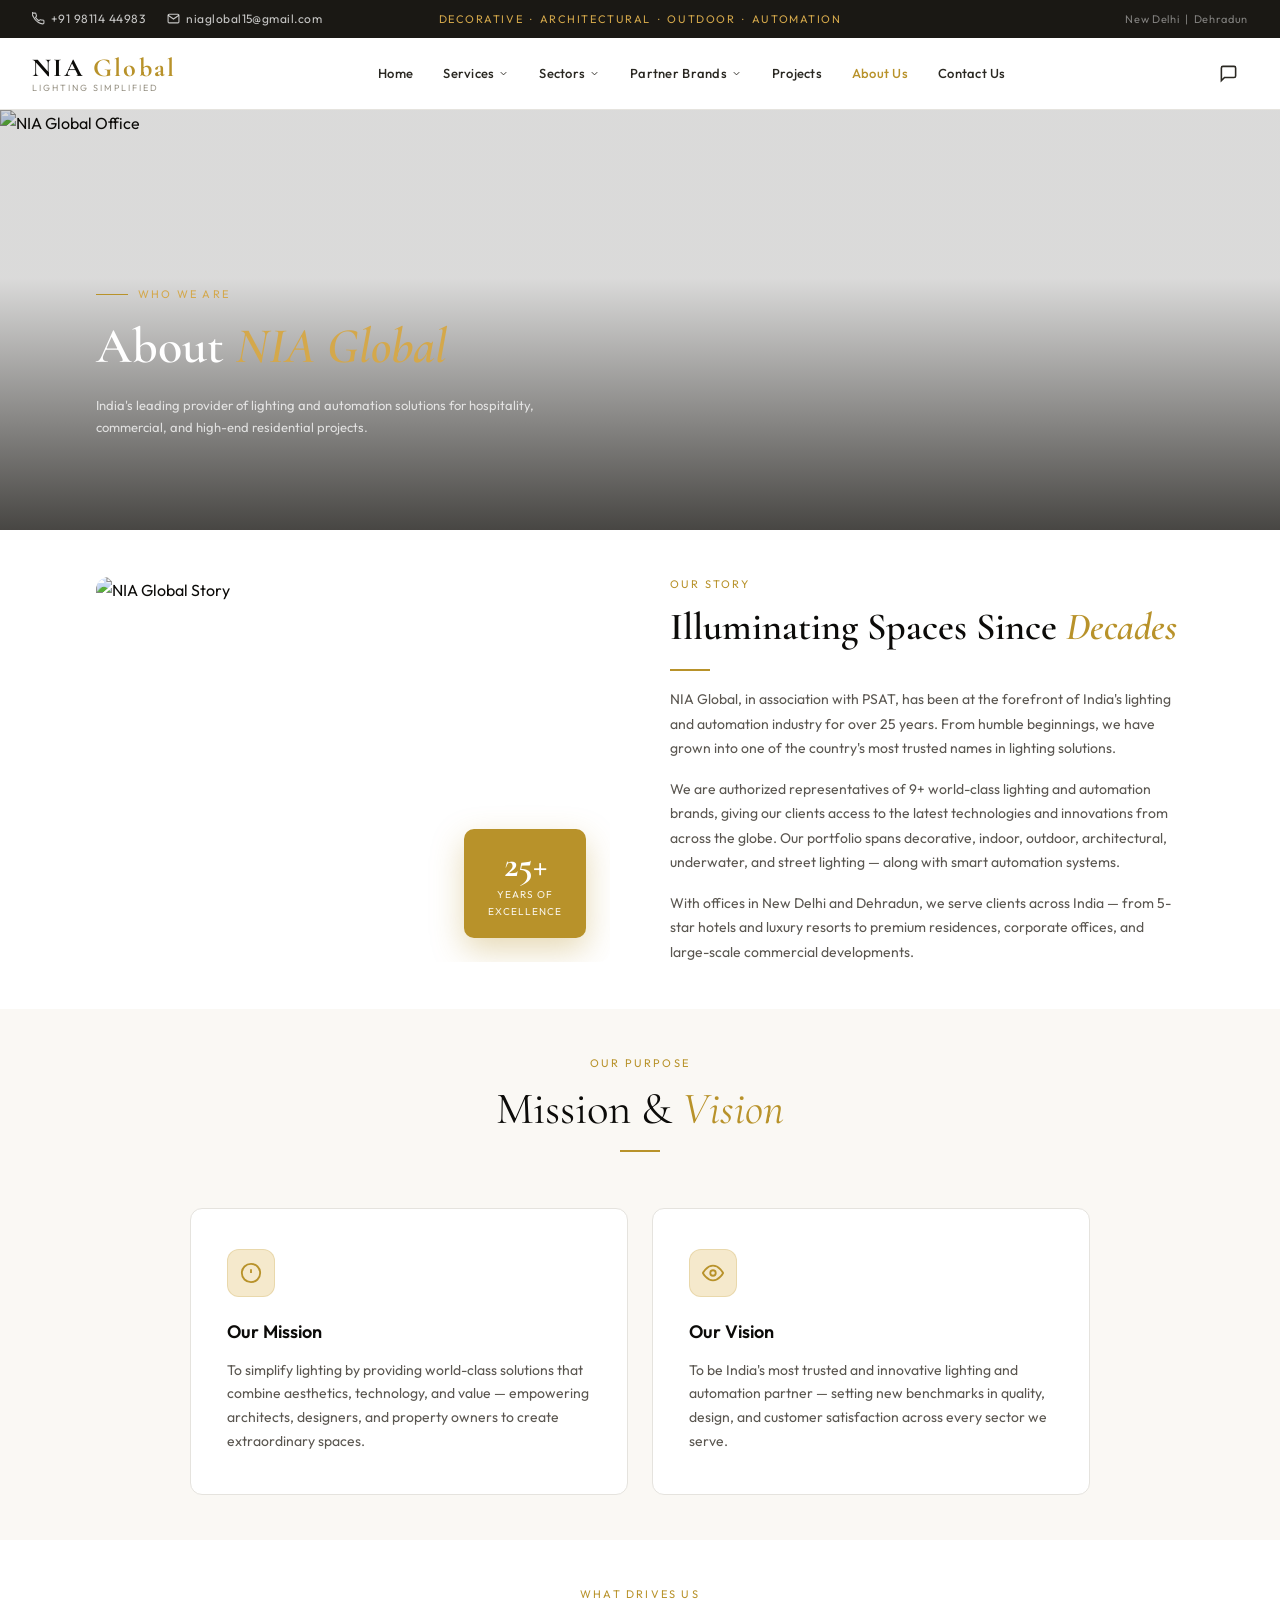
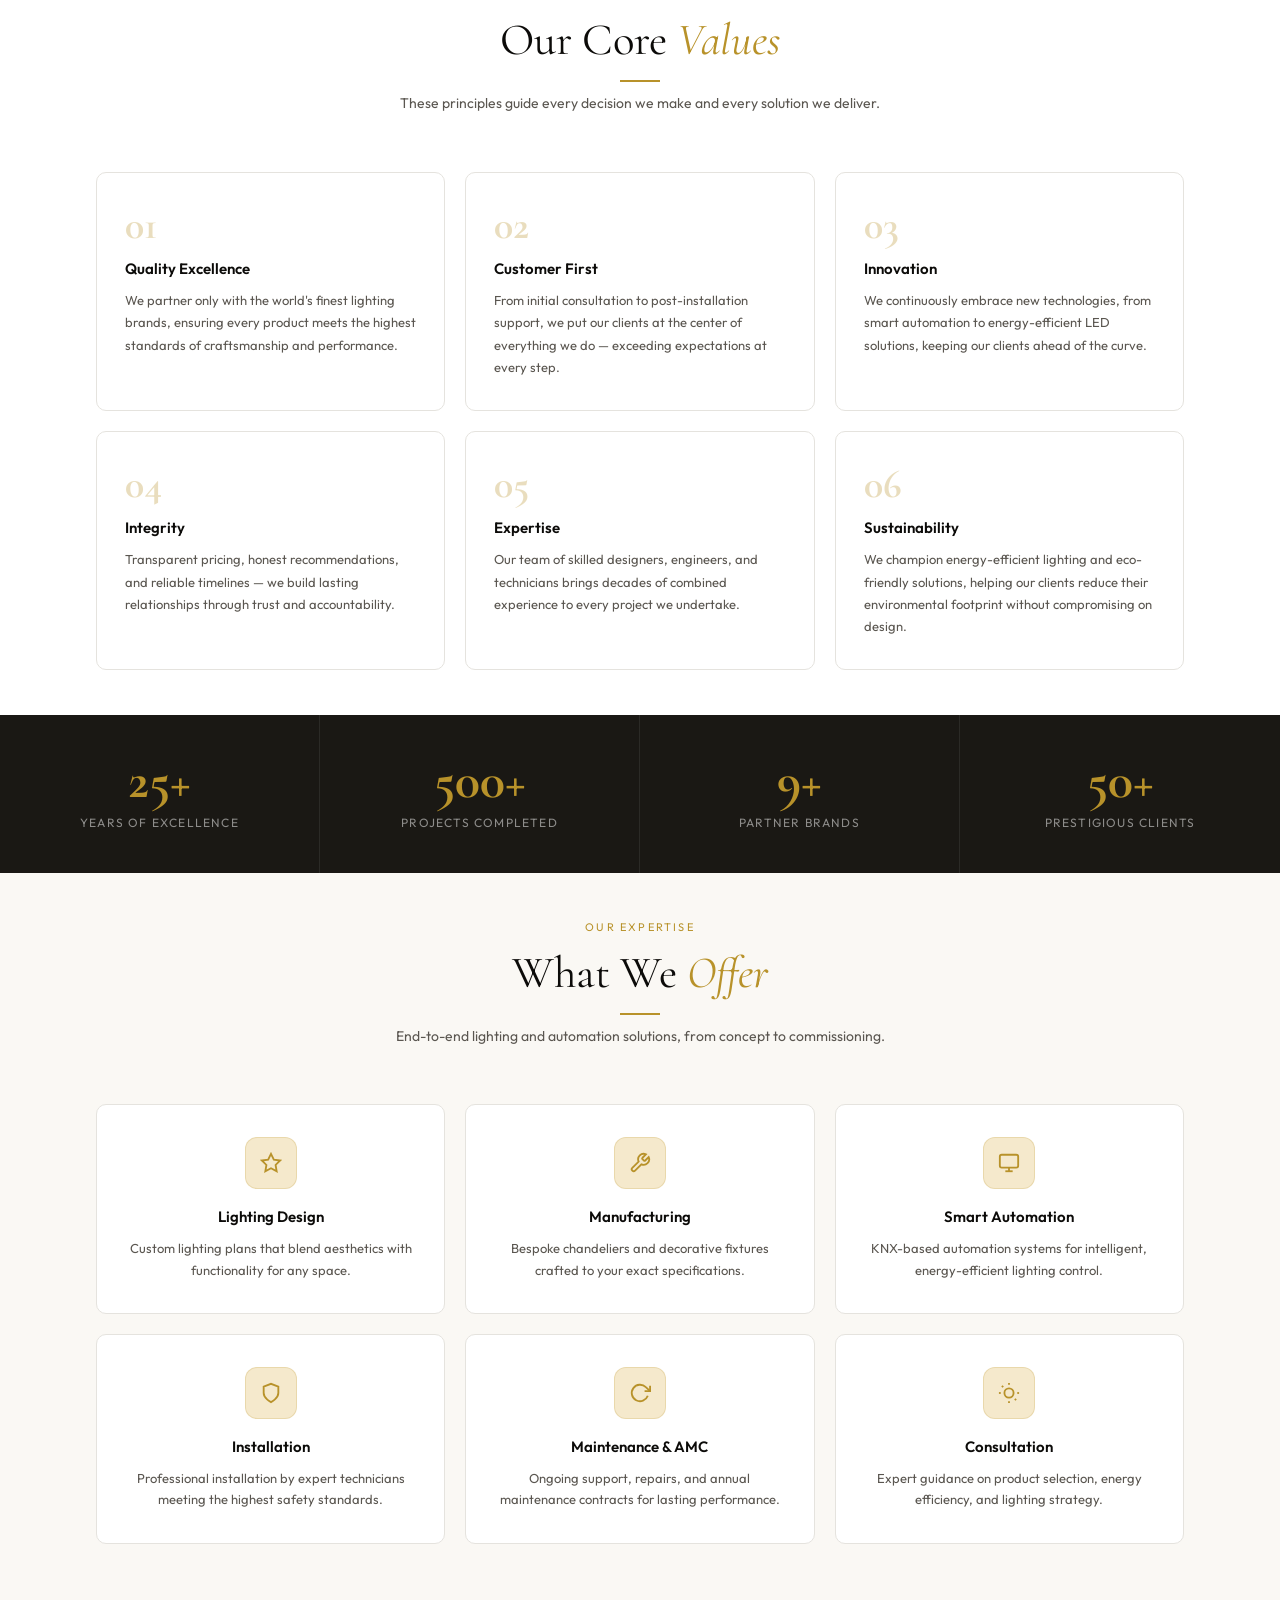
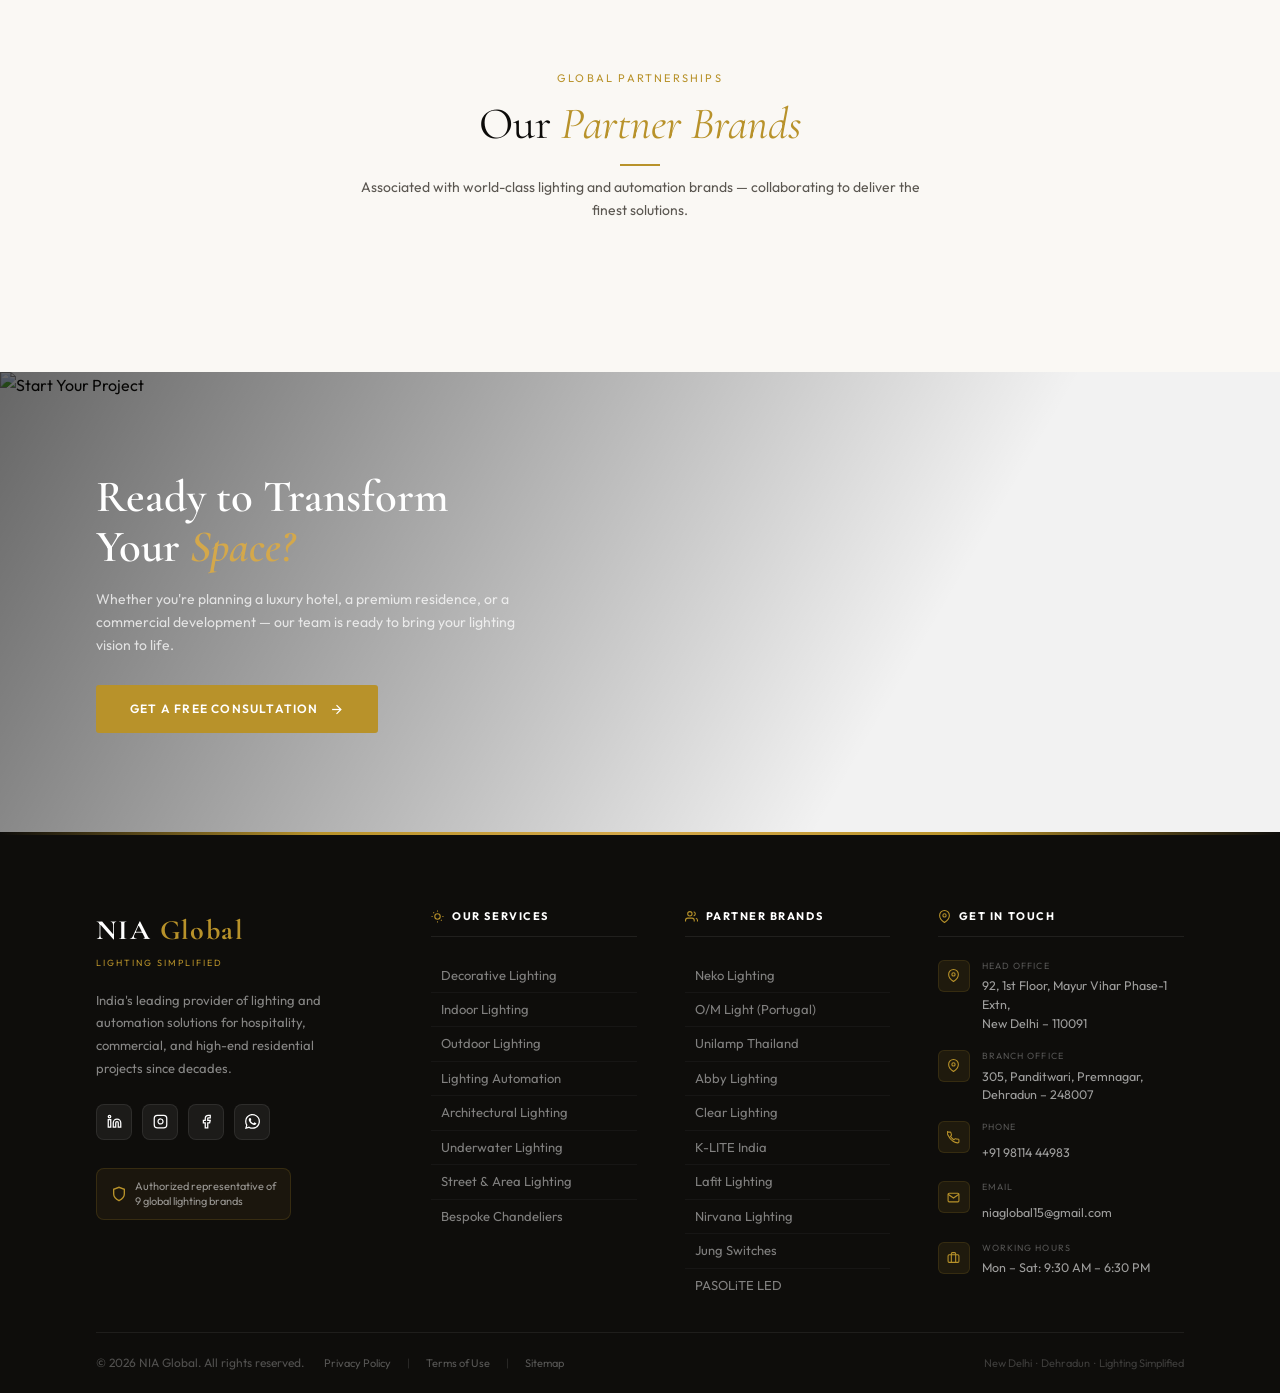
==== about.html @ f58fa3d7 "add about and contact pages with matching design" ====
<!DOCTYPE html>
<html lang="en">

<head>
  <meta charset="UTF-8" />
  <meta name="viewport" content="width=device-width, initial-scale=1.0" />
  <title>About Us – NIA Global | Lighting Simplified</title>
  <link rel="stylesheet" href="https://cdnjs.cloudflare.com/ajax/libs/Swiper/11.0.5/swiper-bundle.min.css" />
  <link rel="stylesheet" href="https://cdnjs.cloudflare.com/ajax/libs/aos/2.3.4/aos.css" />
  <link
    href="https://fonts.googleapis.com/css2?family=Cormorant+Garamond:ital,wght@0,400;0,600;0,700;1,400;1,600&family=Outfit:wght@300;400;500;600&display=swap"
    rel="stylesheet" />
  <link rel="stylesheet" href="assets/style.css">
</head>

<body>
  <!-- TOP BAR -->
  <div class="topbar">
    <div class="topbar-left">
      <a href="tel:+919811444983">
        <svg viewBox="0 0 24 24" fill="none" stroke="currentColor" stroke-width="2">
          <path
            d="M22 16.92v3a2 2 0 01-2.18 2 19.79 19.79 0 01-8.63-3.07A19.5 19.5 0 013.07 9.81a19.79 19.79 0 01-3.07-8.67A2 2 0 012.18 2h3.14A2 2 0 017.4 3.64c.127.96.361 1.903.7 2.81a2 2 0 01-.45 2.11L6.38 9.83a16 16 0 006.29 6.29l1.27-1.27a2 2 0 012.11-.45c.907.339 1.85.573 2.81.7A2 2 0 0122 16.92z" />
        </svg>
        +91 98114 44983
      </a>
      <a href="mailto:niaglobal15@gmail.com">
        <svg viewBox="0 0 24 24" fill="none" stroke="currentColor" stroke-width="2">
          <path d="M4 4h16c1.1 0 2 .9 2 2v12c0 1.1-.9 2-2 2H4c-1.1 0-2-.9-2-2V6c0-1.1.9-2 2-2z" />
          <polyline points="22,6 12,13 2,6" />
        </svg>
        <span>niaglobal15@gmail.com</span>
      </a>
    </div>
    <div class="topbar-center">Decorative &nbsp;·&nbsp; Architectural &nbsp;·&nbsp; Outdoor &nbsp;·&nbsp; Automation</div>
    <div class="topbar-right">New Delhi &nbsp;|&nbsp; Dehradun</div>
  </div>

  <!-- NAVBAR -->
  <nav class="navbar" id="navbar">
    <a href="index.html" class="nav-logo">
      <div class="nav-logo-name">NIA <span>Global</span></div>
      <div class="nav-logo-tag">Lighting Simplified</div>
    </a>

    <ul class="nav-menu">
      <li class="nav-item"><a href="index.html" class="nav-link">Home</a></li>

      <li class="nav-item">
        <span class="nav-link">Services <svg viewBox="0 0 24 24" fill="none" stroke="currentColor" stroke-width="2">
            <polyline points="6 9 12 15 18 9" />
          </svg></span>
        <ul class="dropdown">
          <li><a href="index.html#services">Designing</a></li>
          <li><a href="index.html#services">Manufacturing</a></li>
          <li><a href="index.html#services">Installation</a></li>
          <li><a href="index.html#services">Automation Integration</a></li>
          <li><a href="index.html#services">Repair & Replacement Services</a></li>
          <li><a href="index.html#services">Annual Maintenance Contracts (AMC)</a></li>
        </ul>
      </li>

      <li class="nav-item">
        <span class="nav-link">Sectors <svg viewBox="0 0 24 24" fill="none" stroke="currentColor" stroke-width="2">
            <polyline points="6 9 12 15 18 9" />
          </svg></span>
        <ul class="dropdown">
          <li><a href="index.html#sectors">Bespoke Chandeliers</a></li>
          <li><a href="index.html#sectors">Wall Lights</a></li>
          <li><a href="index.html#sectors">Floor Lamps</a></li>
          <li><a href="index.html#sectors">Table Lamps</a></li>
          <li><a href="index.html#sectors">Decorative Accessories</a></li>
          <li><a href="index.html#sectors">Tableware</a></li>
          <li><a href="index.html#sectors">Wall Décor</a></li>
          <li><a href="index.html#sectors">Hanging Décor</a></li>
          <li><a href="index.html#sectors">Glass Vases</a></li>
        </ul>
      </li>

      <li class="nav-item">
        <span class="nav-link">Partner Brands <svg viewBox="0 0 24 24" fill="none" stroke="currentColor"
            stroke-width="2">
            <polyline points="6 9 12 15 18 9" />
          </svg></span>
        <div class="mega-drop">
          <div class="mega-col">
            <h5>Indoor</h5>
            <ul>
              <li><a href="index.html#partners">Neko Lighting</a></li>
              <li><a href="index.html#partners">O/M Light</a></li>
              <li><a href="index.html#partners">Nirvana Lighting</a></li>
              <li><a href="index.html#partners">Lafit Lighting</a></li>
            </ul>
          </div>
          <div class="mega-col">
            <h5>Outdoor</h5>
            <ul>
              <li><a href="index.html#partners">Unilamp Thailand</a></li>
              <li><a href="index.html#partners">K-LITE India</a></li>
              <li><a href="index.html#partners">Clear Lighting</a></li>
              <li><a href="index.html#partners">Abby Lighting</a></li>
            </ul>
          </div>
          <div class="mega-col">
            <h5>Automation</h5>
            <ul>
              <li><a href="index.html#partners">Jung Switches</a></li>
            </ul>
          </div>
        </div>
      </li>

      <li class="nav-item"><a href="index.html#projects" class="nav-link">Projects</a></li>
      <li class="nav-item"><a href="about.html" class="nav-link active">About Us</a></li>
      <li class="nav-item"><a href="contact.html" class="nav-link">Contact Us</a></li>
    </ul>

    <div style="display:flex;align-items:center;gap:4px">
      <div class="nav-icons">
        <button class="nav-icon-btn" onclick="document.location='contact.html'">
          <svg viewBox="0 0 24 24" fill="none" stroke="currentColor" stroke-width="2">
            <path d="M21 15a2 2 0 01-2 2H7l-4 4V5a2 2 0 012-2h14a2 2 0 012 2z" />
          </svg>
        </button>
      </div>
      <button class="hamburger nav-icon-btn" id="hambBtn" aria-label="Menu">
        <svg viewBox="0 0 24 24" fill="none" stroke="currentColor" stroke-width="2">
          <line x1="3" y1="6" x2="21" y2="6" />
          <line x1="3" y1="12" x2="21" y2="12" />
          <line x1="3" y1="18" x2="21" y2="18" />
        </svg>
      </button>
    </div>
  </nav>

  <!-- MOBILE MENU -->
  <div class="mob-menu" id="mobMenu">
    <div class="mob-overlay" id="mobOverlay"></div>
    <div class="mob-panel">
      <div class="mob-head">
        <div class="mob-logo">NIA <span>Global</span></div>
        <button class="mob-close" id="mobClose"><svg viewBox="0 0 24 24" fill="none" stroke="currentColor"
            stroke-width="2">
            <line x1="18" y1="6" x2="6" y2="18" />
            <line x1="6" y1="6" x2="18" y2="18" />
          </svg></button>
      </div>
      <nav class="mob-nav">
        <a href="index.html">Home</a>
        <a href="index.html#services">Decorative Lighting</a>
        <a href="index.html#services">Indoor Lighting</a>
        <a href="index.html#services">Outdoor Lighting</a>
        <a href="index.html#services">Lighting Automation</a>
        <a href="index.html#services">Architectural Lighting</a>
        <a href="index.html#services">Underwater Lighting</a>
        <a href="index.html#sectors">Hospitality</a>
        <a href="index.html#sectors">Commercial</a>
        <a href="index.html#sectors">Residential</a>
        <a href="index.html#partners">Partner Brands</a>
        <a href="index.html#projects">Projects</a>
        <a href="about.html">About Us</a>
        <a href="contact.html">Contact Us</a>
      </nav>
    </div>
  </div>

  <!-- PAGE HERO -->
  <section class="page-hero">
    <img src="https://images.unsplash.com/photo-1497366216548-37526070297c?w=1920&q=80" alt="NIA Global Office" />
    <div class="page-hero-overlay"></div>
    <div class="page-hero-content">
      <div class="hero-eyebrow">Who We Are</div>
      <h1 class="hero-title">About <em>NIA Global</em></h1>
      <p class="hero-desc">India's leading provider of lighting and automation solutions for hospitality, commercial,
        and high-end residential projects.</p>
    </div>
  </section>

  <!-- OUR STORY -->
  <section class="section">
    <div class="about-story-grid">
      <div class="about-story-img" data-aos="fade-right">
        <img src="https://images.unsplash.com/photo-1565538810643-b5bdb714032a?w=900&q=80" alt="NIA Global Story" />
        <div class="about-story-badge">
          <div class="about-story-badge-num">25+</div>
          <div class="about-story-badge-text">Years of<br />Excellence</div>
        </div>
      </div>
      <div class="about-story-text" data-aos="fade-left">
        <div class="eyebrow">Our Story</div>
        <h2>Illuminating Spaces Since <em>Decades</em></h2>
        <div class="divider" style="margin:14px 0 0"></div>
        <p>
          NIA Global, in association with PSAT, has been at the forefront of India's lighting and automation industry
          for over 25 years. From humble beginnings, we have grown into one of the country's most trusted names in
          lighting solutions.
        </p>
        <p>
          We are authorized representatives of 9+ world-class lighting and automation brands, giving our clients access
          to the latest technologies and innovations from across the globe. Our portfolio spans decorative, indoor,
          outdoor, architectural, underwater, and street lighting — along with smart automation systems.
        </p>
        <p>
          With offices in New Delhi and Dehradun, we serve clients across India — from 5-star hotels and luxury resorts
          to premium residences, corporate offices, and large-scale commercial developments.
        </p>
      </div>
    </div>
  </section>

  <!-- MISSION & VISION -->
  <section class="section section-bg">
    <div class="section-header" data-aos="fade-up">
      <div class="eyebrow">Our Purpose</div>
      <h2>Mission & <em>Vision</em></h2>
      <div class="divider"></div>
    </div>
    <div class="mv-grid">
      <div class="mv-card" data-aos="fade-up" data-aos-delay="0">
        <div class="mv-icon">
          <svg viewBox="0 0 24 24" fill="none" stroke="currentColor" stroke-width="2">
            <circle cx="12" cy="12" r="10" />
            <line x1="12" y1="8" x2="12" y2="12" />
            <line x1="12" y1="16" x2="12.01" y2="16" />
          </svg>
        </div>
        <h4>Our Mission</h4>
        <p>To simplify lighting by providing world-class solutions that combine aesthetics, technology, and value —
          empowering architects, designers, and property owners to create extraordinary spaces.</p>
      </div>
      <div class="mv-card" data-aos="fade-up" data-aos-delay="100">
        <div class="mv-icon">
          <svg viewBox="0 0 24 24" fill="none" stroke="currentColor" stroke-width="2">
            <path d="M1 12s4-8 11-8 11 8 11 8-4 8-11 8-11-8-11-8z" />
            <circle cx="12" cy="12" r="3" />
          </svg>
        </div>
        <h4>Our Vision</h4>
        <p>To be India's most trusted and innovative lighting and automation partner — setting new benchmarks in
          quality, design, and customer satisfaction across every sector we serve.</p>
      </div>
    </div>
  </section>

  <!-- CORE VALUES -->
  <section class="section">
    <div class="section-header" data-aos="fade-up">
      <div class="eyebrow">What Drives Us</div>
      <h2>Our Core <em>Values</em></h2>
      <div class="divider"></div>
      <p>These principles guide every decision we make and every solution we deliver.</p>
    </div>
    <div class="values-grid">
      <div class="value-card" data-aos="fade-up" data-aos-delay="0">
        <div class="value-num">01</div>
        <h4>Quality Excellence</h4>
        <p>We partner only with the world's finest lighting brands, ensuring every product meets the highest standards
          of craftsmanship and performance.</p>
      </div>
      <div class="value-card" data-aos="fade-up" data-aos-delay="60">
        <div class="value-num">02</div>
        <h4>Customer First</h4>
        <p>From initial consultation to post-installation support, we put our clients at the center of everything we do
          — exceeding expectations at every step.</p>
      </div>
      <div class="value-card" data-aos="fade-up" data-aos-delay="120">
        <div class="value-num">03</div>
        <h4>Innovation</h4>
        <p>We continuously embrace new technologies, from smart automation to energy-efficient LED solutions, keeping
          our clients ahead of the curve.</p>
      </div>
      <div class="value-card" data-aos="fade-up" data-aos-delay="180">
        <div class="value-num">04</div>
        <h4>Integrity</h4>
        <p>Transparent pricing, honest recommendations, and reliable timelines — we build lasting relationships through
          trust and accountability.</p>
      </div>
      <div class="value-card" data-aos="fade-up" data-aos-delay="0">
        <div class="value-num">05</div>
        <h4>Expertise</h4>
        <p>Our team of skilled designers, engineers, and technicians brings decades of combined experience to every
          project we undertake.</p>
      </div>
      <div class="value-card" data-aos="fade-up" data-aos-delay="60">
        <div class="value-num">06</div>
        <h4>Sustainability</h4>
        <p>We champion energy-efficient lighting and eco-friendly solutions, helping our clients reduce their
          environmental footprint without compromising on design.</p>
      </div>
    </div>
  </section>

  <!-- STATS -->
  <section class="section-dark">
    <div class="stats-bar">
      <div class="stat-item" data-aos="fade-up" data-aos-delay="0">
        <div class="stat-num">25+</div>
        <div class="stat-label">Years of Excellence</div>
      </div>
      <div class="stat-item" data-aos="fade-up" data-aos-delay="60">
        <div class="stat-num">500+</div>
        <div class="stat-label">Projects Completed</div>
      </div>
      <div class="stat-item" data-aos="fade-up" data-aos-delay="120">
        <div class="stat-num">9+</div>
        <div class="stat-label">Partner Brands</div>
      </div>
      <div class="stat-item" data-aos="fade-up" data-aos-delay="180">
        <div class="stat-num">50+</div>
        <div class="stat-label">Prestigious Clients</div>
      </div>
    </div>
  </section>

  <!-- WHAT WE OFFER -->
  <section class="section section-bg">
    <div class="section-header" data-aos="fade-up">
      <div class="eyebrow">Our Expertise</div>
      <h2>What We <em>Offer</em></h2>
      <div class="divider"></div>
      <p>End-to-end lighting and automation solutions, from concept to commissioning.</p>
    </div>
    <div class="offer-grid">
      <div class="offer-card" data-aos="fade-up" data-aos-delay="0">
        <div class="offer-icon">
          <svg viewBox="0 0 24 24" fill="none" stroke="currentColor" stroke-width="2">
            <polygon points="12 2 15.09 8.26 22 9.27 17 14.14 18.18 21.02 12 17.77 5.82 21.02 7 14.14 2 9.27 8.91 8.26 12 2" />
          </svg>
        </div>
        <h4>Lighting Design</h4>
        <p>Custom lighting plans that blend aesthetics with functionality for any space.</p>
      </div>
      <div class="offer-card" data-aos="fade-up" data-aos-delay="60">
        <div class="offer-icon">
          <svg viewBox="0 0 24 24" fill="none" stroke="currentColor" stroke-width="2">
            <path d="M14.7 6.3a1 1 0 000 1.4l1.6 1.6a1 1 0 001.4 0l3.77-3.77a6 6 0 01-7.94 7.94l-6.91 6.91a2.12 2.12 0 01-3-3l6.91-6.91a6 6 0 017.94-7.94l-3.76 3.76z" />
          </svg>
        </div>
        <h4>Manufacturing</h4>
        <p>Bespoke chandeliers and decorative fixtures crafted to your exact specifications.</p>
      </div>
      <div class="offer-card" data-aos="fade-up" data-aos-delay="120">
        <div class="offer-icon">
          <svg viewBox="0 0 24 24" fill="none" stroke="currentColor" stroke-width="2">
            <rect x="2" y="3" width="20" height="14" rx="2" ry="2" />
            <line x1="8" y1="21" x2="16" y2="21" />
            <line x1="12" y1="17" x2="12" y2="21" />
          </svg>
        </div>
        <h4>Smart Automation</h4>
        <p>KNX-based automation systems for intelligent, energy-efficient lighting control.</p>
      </div>
      <div class="offer-card" data-aos="fade-up" data-aos-delay="180">
        <div class="offer-icon">
          <svg viewBox="0 0 24 24" fill="none" stroke="currentColor" stroke-width="2">
            <path d="M12 22s8-4 8-10V5l-8-3-8 3v7c0 6 8 10 8 10z" />
          </svg>
        </div>
        <h4>Installation</h4>
        <p>Professional installation by expert technicians meeting the highest safety standards.</p>
      </div>
      <div class="offer-card" data-aos="fade-up" data-aos-delay="0">
        <div class="offer-icon">
          <svg viewBox="0 0 24 24" fill="none" stroke="currentColor" stroke-width="2">
            <polyline points="23 4 23 10 17 10" />
            <path d="M20.49 15a9 9 0 11-2.12-9.36L23 10" />
          </svg>
        </div>
        <h4>Maintenance & AMC</h4>
        <p>Ongoing support, repairs, and annual maintenance contracts for lasting performance.</p>
      </div>
      <div class="offer-card" data-aos="fade-up" data-aos-delay="60">
        <div class="offer-icon">
          <svg viewBox="0 0 24 24" fill="none" stroke="currentColor" stroke-width="2">
            <circle cx="12" cy="12" r="5" />
            <line x1="12" y1="1" x2="12" y2="3" />
            <line x1="12" y1="21" x2="12" y2="23" />
            <line x1="4.22" y1="4.22" x2="5.64" y2="5.64" />
            <line x1="18.36" y1="18.36" x2="19.78" y2="19.78" />
            <line x1="1" y1="12" x2="3" y2="12" />
            <line x1="21" y1="12" x2="23" y2="12" />
          </svg>
        </div>
        <h4>Consultation</h4>
        <p>Expert guidance on product selection, energy efficiency, and lighting strategy.</p>
      </div>
    </div>
  </section>

  <!-- PARTNER BRANDS MARQUEE -->
  <section class="partners-marquee-section" id="partners">
    <div class="section-header" data-aos="fade-up">
      <div class="eyebrow">Global Partnerships</div>
      <h2>Our <em>Partner Brands</em></h2>
      <div class="divider"></div>
      <p>Associated with world-class lighting and automation brands — collaborating to deliver the finest solutions.</p>
    </div>
    <div class="marquee-rows" data-aos="fade-up" data-aos-delay="100">
      <div class="marquee-row">
        <div class="marquee-track" id="row1"></div>
      </div>
      <div class="marquee-row">
        <div class="marquee-track reverse" id="row2"></div>
      </div>
    </div>
  </section>

  <!-- BANNER CTA -->
  <div class="banner-full" data-aos="fade-up">
    <img src="https://images.unsplash.com/photo-1513694203232-719a280e022f?w=1920&q=80" alt="Start Your Project"
      loading="lazy" />
    <div class="banner-overlay">
      <div class="banner-content">
        <h2>Ready to Transform<br />Your <em>Space?</em></h2>
        <p>Whether you're planning a luxury hotel, a premium residence, or a commercial development — our team is ready
          to bring your lighting vision to life.</p>
        <a href="contact.html" class="hero-cta">Get a Free Consultation <svg viewBox="0 0 24 24" fill="none"
            stroke="currentColor" stroke-width="2">
            <line x1="5" y1="12" x2="19" y2="12" />
            <polyline points="12 5 19 12 12 19" />
          </svg></a>
      </div>
    </div>
  </div>

  <!-- FOOTER -->
  <footer class="footer">
    <div class="footer-inner">
      <div class="footer-top">
        <div class="footer-brand">
          <div class="footer-logo">NIA <span>Global</span></div>
          <span class="footer-tagline">Lighting Simplified</span>
          <p>India's leading provider of lighting and automation solutions for hospitality, commercial, and high-end
            residential projects since decades.</p>
          <div class="footer-socials">
            <a href="#" class="social-btn" aria-label="LinkedIn">
              <svg viewBox="0 0 24 24" fill="none" stroke="currentColor" stroke-width="2">
                <path d="M16 8a6 6 0 016 6v7h-4v-7a2 2 0 00-2-2 2 2 0 00-2 2v7h-4v-7a6 6 0 016-6z" />
                <rect x="2" y="9" width="4" height="12" />
                <circle cx="4" cy="4" r="2" />
              </svg>
            </a>
            <a href="#" class="social-btn" aria-label="Instagram">
              <svg viewBox="0 0 24 24" fill="none" stroke="currentColor" stroke-width="2">
                <rect x="2" y="2" width="20" height="20" rx="5" ry="5" />
                <path d="M16 11.37A4 4 0 1112.63 8 4 4 0 0116 11.37z" />
                <line x1="17.5" y1="6.5" x2="17.51" y2="6.5" />
              </svg>
            </a>
            <a href="#" class="social-btn" aria-label="Facebook">
              <svg viewBox="0 0 24 24" fill="none" stroke="currentColor" stroke-width="2">
                <path d="M18 2h-3a5 5 0 00-5 5v3H7v4h3v8h4v-8h3l1-4h-4V7a1 1 0 011-1h3z" />
              </svg>
            </a>
            <a href="https://wa.me/919811444983" class="social-btn" aria-label="WhatsApp">
              <svg viewBox="0 0 24 24" fill="currentColor">
                <path
                  d="M17.472 14.382c-.297-.149-1.758-.867-2.03-.967-.273-.099-.471-.148-.67.15-.197.297-.767.966-.94 1.164-.173.199-.347.223-.644.075-.297-.15-1.255-.463-2.39-1.475-.883-.788-1.48-1.761-1.653-2.059-.173-.297-.018-.458.13-.606.134-.133.298-.347.446-.52.149-.174.198-.298.298-.497.099-.198.05-.371-.025-.52-.075-.149-.669-1.612-.916-2.207-.242-.579-.487-.5-.669-.51-.173-.008-.371-.01-.57-.01-.198 0-.52.074-.792.372-.272.297-1.04 1.016-1.04 2.479 0 1.462 1.065 2.875 1.213 3.074.149.198 2.096 3.2 5.077 4.487.709.306 1.262.489 1.694.625.712.227 1.36.195 1.871.118.571-.085 1.758-.719 2.006-1.413.248-.694.248-1.289.173-1.413-.074-.124-.272-.198-.57-.347m-5.421 7.403h-.004a9.87 9.87 0 01-5.031-1.378l-.361-.214-3.741.982.998-3.648-.235-.374a9.86 9.86 0 01-1.51-5.26c.001-5.45 4.436-9.884 9.888-9.884 2.64 0 5.122 1.03 6.988 2.898a9.825 9.825 0 012.893 6.994c-.003 5.45-4.437 9.884-9.885 9.884m8.413-18.297A11.815 11.815 0 0012.05 0C5.495 0 .16 5.335.157 11.892c0 2.096.547 4.142 1.588 5.945L.057 24l6.305-1.654a11.882 11.882 0 005.683 1.448h.005c6.554 0 11.89-5.335 11.893-11.893a11.821 11.821 0 00-3.48-8.413Z" />
              </svg>
            </a>
          </div>
          <div class="footer-cert">
            <svg viewBox="0 0 24 24" fill="none" stroke="currentColor" stroke-width="2">
              <path d="M12 22s8-4 8-10V5l-8-3-8 3v7c0 6 8 10 8 10z" />
            </svg>
            <span>Authorized representative of<br />9 global lighting brands</span>
          </div>
        </div>

        <div class="footer-col">
          <h4>
            <svg viewBox="0 0 24 24" fill="none" stroke="currentColor" stroke-width="2">
              <circle cx="12" cy="12" r="5" />
              <line x1="12" y1="1" x2="12" y2="3" />
              <line x1="12" y1="21" x2="12" y2="23" />
              <line x1="4.22" y1="4.22" x2="5.64" y2="5.64" />
              <line x1="18.36" y1="18.36" x2="19.78" y2="19.78" />
              <line x1="1" y1="12" x2="3" y2="12" />
              <line x1="21" y1="12" x2="23" y2="12" />
            </svg>
            Our Services
          </h4>
          <ul>
            <li><a href="index.html#services">Decorative Lighting</a></li>
            <li><a href="index.html#services">Indoor Lighting</a></li>
            <li><a href="index.html#services">Outdoor Lighting</a></li>
            <li><a href="index.html#services">Lighting Automation</a></li>
            <li><a href="index.html#services">Architectural Lighting</a></li>
            <li><a href="index.html#services">Underwater Lighting</a></li>
            <li><a href="index.html#services">Street & Area Lighting</a></li>
            <li><a href="index.html#services">Bespoke Chandeliers</a></li>
          </ul>
        </div>

        <div class="footer-col">
          <h4>
            <svg viewBox="0 0 24 24" fill="none" stroke="currentColor" stroke-width="2">
              <path d="M17 21v-2a4 4 0 00-4-4H5a4 4 0 00-4 4v2" />
              <circle cx="9" cy="7" r="4" />
              <path d="M23 21v-2a4 4 0 00-3-3.87" />
              <path d="M16 3.13a4 4 0 010 7.75" />
            </svg>
            Partner Brands
          </h4>
          <ul>
            <li><a href="index.html#partners">Neko Lighting</a></li>
            <li><a href="index.html#partners">O/M Light (Portugal)</a></li>
            <li><a href="index.html#partners">Unilamp Thailand</a></li>
            <li><a href="index.html#partners">Abby Lighting</a></li>
            <li><a href="index.html#partners">Clear Lighting</a></li>
            <li><a href="index.html#partners">K-LITE India</a></li>
            <li><a href="index.html#partners">Lafit Lighting</a></li>
            <li><a href="index.html#partners">Nirvana Lighting</a></li>
            <li><a href="index.html#partners">Jung Switches</a></li>
            <li><a href="index.html#partners">PASOLiTE LED</a></li>
          </ul>
        </div>

        <div class="footer-col">
          <h4>
            <svg viewBox="0 0 24 24" fill="none" stroke="currentColor" stroke-width="2">
              <path d="M21 10c0 7-9 13-9 13s-9-6-9-13a9 9 0 0118 0z" />
              <circle cx="12" cy="10" r="3" />
            </svg>
            Get In Touch
          </h4>
          <div class="footer-contact-items">
            <div class="footer-contact-row">
              <div class="footer-contact-icon">
                <svg viewBox="0 0 24 24" fill="none" stroke="currentColor" stroke-width="2">
                  <path d="M21 10c0 7-9 13-9 13s-9-6-9-13a9 9 0 0118 0z" />
                  <circle cx="12" cy="10" r="3" />
                </svg>
              </div>
              <div class="footer-contact-text">
                <label>Head Office</label>
                <p>92, 1st Floor, Mayur Vihar Phase-1 Extn,<br />New Delhi – 110091</p>
              </div>
            </div>
            <div class="footer-contact-row">
              <div class="footer-contact-icon">
                <svg viewBox="0 0 24 24" fill="none" stroke="currentColor" stroke-width="2">
                  <path d="M21 10c0 7-9 13-9 13s-9-6-9-13a9 9 0 0118 0z" />
                  <circle cx="12" cy="10" r="3" />
                </svg>
              </div>
              <div class="footer-contact-text">
                <label>Branch Office</label>
                <p>305, Panditwari, Premnagar,<br />Dehradun – 248007</p>
              </div>
            </div>
            <div class="footer-contact-row">
              <div class="footer-contact-icon">
                <svg viewBox="0 0 24 24" fill="none" stroke="currentColor" stroke-width="2">
                  <path d="M22 16.92v3a2 2 0 01-2.18 2 19.79 19.79 0 01-8.63-3.07A19.5 19.5 0 013.07 9.81a19.79 19.79 0 01-3.07-8.67A2 2 0 012.18 2h3.14A2 2 0 017.4 3.64c.127.96.361 1.903.7 2.81a2 2 0 01-.45 2.11l-1.27 1.27a16 16 0 006.29 6.29l1.27-1.27a2 2 0 012.11-.45c.907.339 1.85.573 2.81.7A2 2 0 0122 16.92z" />
                </svg>
              </div>
              <div class="footer-contact-text">
                <label>Phone</label>
                <a href="tel:+919811444983">+91 98114 44983</a>
              </div>
            </div>
            <div class="footer-contact-row">
              <div class="footer-contact-icon">
                <svg viewBox="0 0 24 24" fill="none" stroke="currentColor" stroke-width="2">
                  <path d="M4 4h16c1.1 0 2 .9 2 2v12c0 1.1-.9 2-2 2H4c-1.1 0-2-.9-2-2V6c0-1.1.9-2 2-2z" />
                  <polyline points="22,6 12,13 2,6" />
                </svg>
              </div>
              <div class="footer-contact-text">
                <label>Email</label>
                <a href="mailto:niaglobal15@gmail.com">niaglobal15@gmail.com</a>
              </div>
            </div>
            <div class="footer-contact-row">
              <div class="footer-contact-icon">
                <svg viewBox="0 0 24 24" fill="none" stroke="currentColor" stroke-width="2">
                  <rect x="2" y="7" width="20" height="14" rx="2" ry="2" />
                  <path d="M16 21V5a2 2 0 00-2-2h-4a2 2 0 00-2 2v16" />
                </svg>
              </div>
              <div class="footer-contact-text">
                <label>Working Hours</label>
                <p>Mon – Sat: 9:30 AM – 6:30 PM</p>
              </div>
            </div>
          </div>
        </div>
      </div>
    </div>

    <div class="footer-bottom">
      <div class="footer-bottom-left">
        <p>© 2026 NIA Global. All rights reserved.</p>
        <div class="footer-bottom-links">
          <a href="#">Privacy Policy</a>
          <span class="footer-bottom-sep">|</span>
          <a href="#">Terms of Use</a>
          <span class="footer-bottom-sep">|</span>
          <a href="#">Sitemap</a>
        </div>
      </div>
      <p style="font-size:11px;color:rgba(255,255,255,0.2)">New Delhi &nbsp;·&nbsp; Dehradun &nbsp;·&nbsp; Lighting Simplified</p>
    </div>
  </footer>

  <script src="https://cdnjs.cloudflare.com/ajax/libs/Swiper/11.0.5/swiper-bundle.min.js"></script>
  <script src="https://cdnjs.cloudflare.com/ajax/libs/aos/2.3.4/aos.js"></script>
  <script src="assets/app.js"></script>
</body>

</html>
---- assets/style.css ----
*,
*::before,
*::after {
  box-sizing: border-box;
  margin: 0;
  padding: 0;
}
html{
  font-size: 16px
}
:root {
  --black: #0c0b09;
  --white: #ffffff;
  --gold: #b8922a;
  --gold-light: #d4a84b;
  --gold-pale: #f5e9cc;
  --cream: #faf8f4;
  --dark: #1a1814;
  --gray-100: #f4f3f0;
  --gray-200: #e5e3de;
  --gray-400: #9a9588;
  --gray-600: #5a5650;
  --gray-800: #2a2822;
  --font-display: "Cormorant Garamond", Georgia, serif;
  --font-body: "Outfit", sans-serif;
  --nav-h: 72px;
  --top-h: 38px;
  --ease: cubic-bezier(0.4, 0, 0.2, 1);
}

html {
  scroll-behavior: smooth;
}

body {
  font-family: var(--font-body);
  background: var(--white);
  color: var(--black);
  overflow-x: hidden;
  line-height: 1.65;
}

a {
  text-decoration: none;
  color: inherit;
}

img {
  display: block;
  max-width: 100%;
}

ul {
  list-style: none;
}

button {
  cursor: pointer;
  border: none;
  background: none;
  font-family: inherit;
}

/* ── TOP BAR ─────────────────────────────────── */
.topbar {
  background: var(--dark);
  color: rgba(255, 255, 255, 0.85);
  height: var(--top-h);
  display: flex;
  align-items: center;
  justify-content: space-between;
  padding: 0 32px;
  font-size: 12px;
  letter-spacing: 0.04em;
}

.topbar-left {
  display: flex;
  gap: 22px;
  align-items: center;
}

.topbar-left a {
  display: flex;
  align-items: center;
  gap: 6px;
  color: rgba(255, 255, 255, 0.75);
  transition: color 0.25s;
}

.topbar-left a:hover {
  color: var(--gold-light);
}

.topbar-left svg {
  width: 13px;
  height: 13px;
}

.topbar-center {
  position: absolute;
  left: 50%;
  transform: translateX(-50%);
  font-size: 11px;
  letter-spacing: 0.14em;
  text-transform: uppercase;
  color: var(--gold-light);
  white-space: nowrap;
}

.topbar-right {
  font-size: 11px;
  color: rgba(255, 255, 255, 0.45);
  letter-spacing: 0.06em;
}

/* ── NAVBAR ──────────────────────────────────── */
.navbar {
  position: sticky;
  top: 0;
  z-index: 500;
  background: rgba(255, 255, 255, 0.97);
  backdrop-filter: blur(12px);
  border-bottom: 1px solid var(--gray-200);
  height: var(--nav-h);
  display: flex;
  align-items: center;
  justify-content: space-between;
  padding: 0 32px;
  transition: box-shadow 0.3s var(--ease);
}

.navbar.scrolled {
  box-shadow: 0 4px 32px rgba(0, 0, 0, 0.1);
}

.nav-logo {
  display: flex;
  flex-direction: column;
  line-height: 1;
}

.nav-logo-name {
  font-family: var(--font-display);
  font-size: 26px;
  font-weight: 700;
  letter-spacing: 0.08em;
  color: var(--black);
}

.nav-logo-name span {
  color: var(--gold);
}

.nav-logo-tag {
  font-size: 9px;
  letter-spacing: 0.22em;
  text-transform: uppercase;
  color: var(--gray-400);
  margin-top: 2px;
}

.nav-menu {
  display: flex;
  align-items: center;
  gap: 0;
}

.nav-item {
  position: relative;
}

.nav-link {
  padding: 10px 15px;
  font-size: 13px;
  font-weight: 500;
  letter-spacing: 0.02em;
  color: var(--gray-800);
  display: flex;
  align-items: center;
  gap: 4px;
  cursor: pointer;
  white-space: nowrap;
  transition: color 0.25s;
}

.nav-link svg {
  width: 11px;
  height: 11px;
  transition: transform 0.25s;
}

.nav-item:hover > .nav-link {
  color: var(--gold);
}

.nav-item:hover > .nav-link svg {
  transform: rotate(180deg);
}

/* Dropdowns */
.dropdown,
.mega-drop {
  position: absolute;
  top: calc(100%, 5px);
  left: 0;
  background: var(--white);
  border: 1px solid var(--gray-200);
  border-radius: 8px;
  box-shadow: 0 20px 56px rgba(0, 0, 0, 0.12);
  opacity: 0;
  pointer-events: none;
  transform: translateY(-10px);
  transition: opacity 0.25s, transform 0.25s;
  z-index: 600;
  min-width: 210px;
  padding: 8px;
}

.nav-item:hover > .dropdown,
.nav-item:hover > .mega-drop {
  opacity: 1;
  pointer-events: all;
  transform: translateY(0);
}

.dropdown li a {
  display: block;
  padding: 9px 16px;
  font-size: 13px;
  color: var(--gray-800);
  border-radius: 5px;
  transition: background 0.2s, color 0.2s;
  text-transform: uppercase;
}

.dropdown li a:hover {
  background: var(--cream);
  color: var(--gold);
}

.mega-drop {
  min-width: 560px;
  left: -60px;
  padding: 24px;
  display: grid;
  grid-template-columns: repeat(3, 1fr);
  gap: 20px;
}

.mega-col h5 {
  font-family: var(--font-display);
  font-size: 12px;
  font-weight: 600;
  letter-spacing: 0.1em;
  text-transform: uppercase;
  color: var(--gold);
  margin-bottom: 10px;
  padding-bottom: 6px;
  border-bottom: 1px solid var(--gray-200);
}

.mega-col ul {
  display: flex;
  flex-direction: column;
  gap: 3px;
}

.mega-col ul li a {
  font-size: 12.5px;
  color: var(--gray-600);
  padding: 4px 0;
  display: block;
  transition: color 0.2s;
}

.mega-col ul li a:hover {
  color: var(--gold);
}

.nav-icons {
  display: flex;
  align-items: center;
  gap: 4px;
}

.nav-icon-btn {
  width: 40px;
  height: 40px;
  border-radius: 8px;
  display: flex;
  align-items: center;
  justify-content: center;
  transition: background 0.2s;
}

.nav-icon-btn:hover {
  background: var(--cream);
}

.nav-icon-btn svg {
  width: 19px;
  height: 19px;
  color: var(--gray-800);
}

.hamburger {
  display: none;
}

/* ── HERO SLIDER ─────────────────────────────── */

#heroSwiper {
  height: 55vh;
}

#heroSwiper .hero-slide {
  height: 100%;
}

.hero-wrap {
  position: relative;
}

.hero-slide {
  position: relative;
  display: flex;
  align-items: flex-end;
  padding-bottom: 90px;
}

.hero-slide img {
  position: absolute;
  inset: 0;
  width: 100%;
  height: 100%;
  object-fit: cover;
}

.hero-overlay {
  position: absolute;
  inset: 0;
  background: linear-gradient(
    to top,
    rgba(10, 8, 4, 0.7) 0%,
    rgba(10, 8, 4, 0.1) 60%
  );
}

.hero-content {
  position: relative;
  z-index: 2;
  padding: 0 96px;
  max-width: 760px;
}

.hero-eyebrow {
  font-size: 11px;
  letter-spacing: 0.2em;
  text-transform: uppercase;
  color: var(--gold-light);
  margin-bottom: 16px;
  display: flex;
  align-items: center;
  gap: 10px;
}

.hero-eyebrow::before {
  content: "";
  width: 32px;
  height: 1px;
  background: var(--gold);
}

.hero-title {
  font-family: var(--font-display);
  font-size: clamp(38px, 5.5vw, 50px);
  color: var(--white);
  font-weight: 600;
  line-height: 1.08;
  margin-bottom: 22px;
}

.hero-title em {
  font-style: italic;
  color: var(--gold-light);
}

.hero-desc {
  font-size: 13px;
  color: rgba(255, 255, 255, 0.75);
  margin-bottom: 32px;
  max-width: 480px;
}

.hero-cta {
  display: inline-flex;
  align-items: center;
  gap: 10px;
  padding: 14px 34px;
  background: var(--gold);
  color: var(--white);
  font-size: 12px;
  font-weight: 600;
  letter-spacing: 0.1em;
  text-transform: uppercase;
  border-radius: 3px;
  transition: background 0.25s, transform 0.25s, box-shadow 0.25s;
}

.hero-cta:hover {
  background: var(--gold-light);
  transform: translateY(-2px);
  box-shadow: 0 10px 28px rgba(184, 146, 42, 0.4);
}

.hero-cta svg {
  width: 15px;
  height: 15px;
}

.hero-wrap .swiper-pagination-bullet {
  background: rgba(255, 255, 255, 0.4);
  opacity: 1;
  width: 6px;
  height: 6px;
  transition: all 0.3s;
}

.hero-wrap .swiper-pagination-bullet-active {
  background: var(--gold);
  width: 28px;
  border-radius: 3px;
}

.hero-wrap .swiper-pagination {
  bottom: 36px;
}

/* ── SECTION UTILS ───────────────────────────── */
.section {
  padding: 45px 96px;
}

.section-sm {
  padding: 64px 96px;
}

.section-bg {
  background: var(--cream);
}

.section-dark {
  background: var(--dark);
}

.section-header {
  text-align: center;
  margin-bottom: 56px;
}

.section-header .eyebrow {
  font-size: 11px;
  letter-spacing: 0.2em;
  text-transform: uppercase;
  color: var(--gold);
  margin-bottom: 12px;
}

.section-header h2 {
  font-family: var(--font-display);
  font-size: clamp(30px, 3.5vw, 48px);
  font-weight: 400;
  line-height: 1.15;
  color: var(--black);
}

.section-header h2 em {
  font-style: italic;
  color: var(--gold);
}

.section-header p {
  font-size: 14px;
  color: var(--gray-600);
  margin-top: 10px;
  max-width: 560px;
  margin-left: auto;
  margin-right: auto;
}

.divider {
  width: 40px;
  height: 2px;
  background: var(--gold);
  margin: 14px auto 0;
}

.dark-head h2 {
  color: var(--white);
}

.dark-head p {
  color: rgba(255, 255, 255, 0.55);
}

/* ── SERVICES GRID ───────────────────────────── */
.services-grid {
  display: grid;
  grid-template-columns: repeat(4, 1fr);
  gap: 20px;
}

.svc-card {
  position: relative;
  overflow: hidden;
  border-radius: 10px;
  aspect-ratio: 3/4;
  cursor: pointer;
  background: var(--gray-100);
}

.svc-card img {
  width: 100%;
  height: 100%;
  object-fit: cover;
  transition: transform 0.55s var(--ease);
}

.svc-card:hover img {
  transform: scale(1.08);
}

.svc-card-grad {
  position: absolute;
  inset: 0;
  background: linear-gradient(to top, rgba(0, 0, 0, 0.72) 0%, transparent 55%);
}

.svc-card-body {
  position: absolute;
  bottom: 0;
  left: 0;
  right: 0;
  padding: 20px 18px;
}

.svc-card-icon {
  width: 36px;
  height: 36px;
  border-radius: 50%;
  background: rgba(184, 146, 42, 0.2);
  border: 1px solid rgba(184, 146, 42, 0.4);
  display: flex;
  align-items: center;
  justify-content: center;
  margin-bottom: 10px;
}

.svc-card-icon svg {
  width: 16px;
  height: 16px;
  color: var(--gold-light);
}

.svc-card-title {
  font-size: 14px;
  font-weight: 600;
  color: var(--white);
  letter-spacing: 0.04em;
  text-transform: uppercase;
}

.svc-card-desc {
  font-size: 12px;
  color: rgba(255, 255, 255, 0.7);
  margin-top: 6px;
  line-height: 1.5;
  max-height: 0;
  overflow: hidden;
  transition: max-height 0.4s var(--ease), opacity 0.4s;
  opacity: 0;
}

.svc-card:hover .svc-card-desc {
  max-height: 80px;
  opacity: 1;
}

/* ── SECTORS ─────────────────────────────────── */
.sectors-grid {
  display: grid;
  grid-template-columns: repeat(3, 1fr);
  gap: 24px;
}

.sector-card {
  border-radius: 12px;
  overflow: hidden;
  border: 1px solid var(--gray-200);
  transition: box-shadow 0.3s, transform 0.3s;
  background: var(--white);
}

.sector-card:hover {
  box-shadow: 0 16px 48px rgba(0, 0, 0, 0.1);
  transform: translateY(-5px);
}

.sector-img {
  aspect-ratio: 4/3;
  overflow: hidden;
}

.sector-img img {
  width: 100%;
  height: 100%;
  object-fit: cover;
  transition: transform 0.5s;
}

.sector-card:hover .sector-img img {
  transform: scale(1.05);
}

.sector-body {
  padding: 24px;
}

.sector-tag {
  font-size: 10px;
  letter-spacing: 0.16em;
  text-transform: uppercase;
  color: var(--gold);
  margin-bottom: 8px;
}

.sector-title {
  font-family: var(--font-display);
  font-size: 22px;
  font-weight: 600;
  margin-bottom: 10px;
}

.sector-desc {
  font-size: 13.5px;
  color: var(--gray-600);
  line-height: 1.65;
}

/* ── WHY CHOOSE US ───────────────────────────── */
.why-grid {
  display: grid;
  grid-template-columns: repeat(3, 1fr);
  gap: 2px;
}

.why-item {
  padding: 40px 36px;
  border: 1px solid rgba(255, 255, 255, 0.06);
  transition: background 0.3s;
}

.why-item:hover {
  background: rgba(184, 146, 42, 0.06);
}

.why-num {
  font-family: var(--font-display);
  font-size: 52px;
  font-weight: 700;
  color: rgba(184, 146, 42, 0.2);
  line-height: 1;
  margin-bottom: 16px;
}

.why-item h4 {
  font-size: 15px;
  font-weight: 600;
  color: var(--white);
  margin-bottom: 8px;
}

.why-item p {
  font-size: 13px;
  color: rgba(255, 255, 255, 0.5);
  line-height: 1.7;
}

/* ── PARTNER BRANDS MARQUEE ──────────────────── */
.partners-marquee-section {
  padding: 80px 0;
  background: var(--cream);
  overflow: hidden;
}

.partners-marquee-section .section-header {
  padding: 0 96px;
  margin-bottom: 52px;
}

.marquee-rows {
  display: flex;
  flex-direction: column;
  gap: 18px;
}

.marquee-row {
  display: flex;
  overflow: hidden;
}

.marquee-track {
  display: flex;
  align-items: stretch;
  gap: 18px;
  min-width: max-content;
  animation: marqFwd 28s linear infinite;
}

.marquee-track.reverse {
  animation: marqRev 32s linear infinite;
}

.marquee-row:hover .marquee-track {
  animation-play-state: paused;
}

@keyframes marqFwd {
  from {
    transform: translateX(0);
  }

  to {
    transform: translateX(-50%);
  }
}

@keyframes marqRev {
  from {
    transform: translateX(-50%);
  }

  to {
    transform: translateX(0);
  }
}

/* Logo card */
.brand-logo-card {
  width: 200px;
  height: 100px;
  border-radius: 12px;
  display: flex;
  flex-direction: column;
  align-items: center;
  justify-content: center;
  flex-shrink: 0;
  cursor: pointer;
  transition: transform 0.3s, box-shadow 0.3s;
  position: relative;
  overflow: hidden;
  border: 1px solid rgba(255, 255, 255, 0.08);
}

.brand-logo-card:hover {
  transform: translateY(-4px) scale(1.03);
  box-shadow: 0 16px 40px rgba(0, 0, 0, 0.2);
}

.brand-logo-card .b-name {
  font-weight: 800;
  letter-spacing: 0.06em;
  line-height: 1.1;
  text-transform: uppercase;
}

.brand-logo-card .b-sub {
  font-size: 9px;
  letter-spacing: 0.12em;
  text-transform: uppercase;
  margin-top: 5px;
  opacity: 0.7;
}

.brand-logo-card .b-tag {
  position: absolute;
  bottom: 8px;
  right: 10px;
  font-size: 8px;
  letter-spacing: 0.1em;
  text-transform: uppercase;
  opacity: 0.5;
}

/* ── CLIENT MARQUEE ──────────────────────────── */
.clients-section {
  padding: 60px 0;
  overflow: hidden;
}

.clients-label {
  text-align: center;
  margin-bottom: 32px;
}

.clients-label h3 {
  font-family: var(--font-display);
  font-size: 13px;
  letter-spacing: 0.18em;
  text-transform: uppercase;
  color: var(--gray-400);
}

.clients-track-wrap {
  display: flex;
  overflow: hidden;
}

.clients-track {
  display: flex;
  align-items: center;
  gap: 0;
  animation: slideClients 30s linear infinite;
  min-width: max-content;
}

.clients-track:hover {
  animation-play-state: paused;
}

@keyframes slideClients {
  from {
    transform: translateX(0);
  }

  to {
    transform: translateX(-50%);
  }
}

.client-chip {
  padding: 12px 28px;
  margin: 0 8px;
  border: 1px solid var(--gray-200);
  border-radius: 4px;
  font-size: 13px;
  font-weight: 500;
  color: var(--gray-600);
  white-space: nowrap;
  transition: all 0.25s;
  background: var(--white);
}

.clients-track:hover .client-chip:hover {
  border-color: var(--gold);
  color: var(--gold);
  background: var(--gold-pale);
}

/* ── PROJECTS GALLERY ────────────────────────── */
.projects-grid {
  display: grid;
  grid-template-columns: repeat(3, 1fr);
  grid-template-rows: auto;
  gap: 12px;
}

.proj-card {
  position: relative;
  overflow: hidden;
  border-radius: 8px;
  cursor: pointer;
  background: var(--gray-100);
  height: 400px;
  width: 100%;
}

.proj-card img {
  width: 100%;
  height: 100%;
  object-fit: cover;
  transition: transform 0.5s var(--ease);
}

.proj-card:hover img {
  transform: scale(1.07);
}

.proj-card.tall {
  aspect-ratio: 3/4;
}

.proj-card.wide {
  aspect-ratio: 16/9;
  grid-column: span 2;
}

.proj-card.square {
  aspect-ratio: 1/1;
}

.proj-label {
  position: absolute;
  bottom: 0;
  left: 0;
  right: 0;
  padding: 16px;
  background: linear-gradient(to top, rgba(0, 0, 0, 0.7) 0%, transparent 100%);
}

.proj-label span {
  font-size: 12px;
  font-weight: 600;
  color: var(--white);
  letter-spacing: 0.06em;
  text-transform: uppercase;
}

.proj-label small {
  display: block;
  font-size: 11px;
  color: rgba(255, 255, 255, 0.6);
  margin-top: 2px;
}

/* ── STATS BAR ───────────────────────────────── */
.stats-bar {
  display: grid;
  grid-template-columns: repeat(4, 1fr);
}

.stat-item {
  padding: 40px 32px;
  text-align: center;
  border-right: 1px solid rgba(255, 255, 255, 0.08);
}

.stat-item:last-child {
  border-right: none;
}

.stat-num {
  font-family: var(--font-display);
  font-size: 52px;
  font-weight: 700;
  color: var(--gold);
  line-height: 1;
  margin-bottom: 6px;
}

.stat-label {
  font-size: 12px;
  letter-spacing: 0.1em;
  text-transform: uppercase;
  color: rgba(255, 255, 255, 0.5);
}

/* ── BANNER ──────────────────────────────────── */
.banner-full {
  position: relative;
  overflow: hidden;
  height: 460px;
  cursor: pointer;
}

.banner-full img {
  width: 100%;
  height: 100%;
  object-fit: cover;
  transition: transform 0.6s;
}

.banner-full:hover img {
  transform: scale(1.03);
}

.banner-overlay {
  position: absolute;
  inset: 0;
  background: linear-gradient(
    120deg,
    rgba(0, 0, 0, 0.6) 0%,
    rgba(0, 0, 0, 0.05) 70%
  );
  display: flex;
  align-items: center;
  padding: 0 96px;
}

.banner-content h2 {
  font-family: var(--font-display);
  font-size: clamp(28px, 3.5vw, 52px);
  color: var(--white);
  font-weight: 600;
  line-height: 1.12;
  margin-bottom: 16px;
}

.banner-content h2 em {
  font-style: italic;
  color: var(--gold-light);
}

.banner-content p {
  font-size: 14px;
  color: rgba(255, 255, 255, 0.75);
  margin-bottom: 28px;
  max-width: 420px;
}

/* ── CONTACT SECTION ─────────────────────────── */
.contact-grid {
  display: grid;
  grid-template-columns: 1fr 1fr;
  gap: 60px;
  align-items: start;
}

.contact-info h2 {
  font-family: var(--font-display);
  font-size: clamp(28px, 3vw, 44px);
  font-weight: 600;
  margin-bottom: 16px;
  line-height: 1.15;
}

.contact-info h2 em {
  font-style: italic;
  color: var(--gold);
}

.contact-info p {
  font-size: 14px;
  color: var(--gray-600);
  margin-bottom: 32px;
  line-height: 1.7;
}

.contact-details {
  display: flex;
  flex-direction: column;
  gap: 16px;
}

.contact-row {
  display: flex;
  gap: 14px;
  align-items: flex-start;
}

.contact-icon {
  width: 40px;
  height: 40px;
  background: var(--gold-pale);
  border: 1px solid rgba(184, 146, 42, 0.2);
  border-radius: 8px;
  display: flex;
  align-items: center;
  justify-content: center;
  flex-shrink: 0;
}

.contact-icon svg {
  width: 16px;
  height: 16px;
  color: var(--gold);
}

.contact-row-text h5 {
  font-size: 11px;
  letter-spacing: 0.1em;
  text-transform: uppercase;
  color: var(--gray-400);
  margin-bottom: 3px;
}

.contact-row-text p,
.contact-row-text a {
  font-size: 14px;
  color: var(--gray-800);
  line-height: 1.5;
}

.contact-row-text a:hover {
  color: var(--gold);
}

.contact-form {
  display: flex;
  flex-direction: column;
  gap: 16px;
}

.form-row {
  display: grid;
  grid-template-columns: 1fr 1fr;
  gap: 14px;
}

.form-group {
  display: flex;
  flex-direction: column;
  gap: 6px;
}

.form-group label {
  font-size: 11px;
  font-weight: 600;
  letter-spacing: 0.08em;
  text-transform: uppercase;
  color: var(--gray-600);
}

.form-group input,
.form-group textarea,
.form-group select {
  padding: 12px 16px;
  border: 1.5px solid var(--gray-200);
  border-radius: 6px;
  font-size: 13.5px;
  font-family: var(--font-body);
  color: var(--black);
  outline: none;
  background: var(--white);
  transition: border-color 0.25s;
}

.form-group input:focus,
.form-group textarea:focus,
.form-group select:focus {
  border-color: var(--gold);
}

.form-group textarea {
  resize: vertical;
  min-height: 110px;
}

.btn-submit {
  padding: 14px 36px;
  background: var(--gold);
  color: var(--white);
  font-size: 12px;
  font-weight: 600;
  letter-spacing: 0.1em;
  text-transform: uppercase;
  border-radius: 4px;
  cursor: pointer;
  transition: background 0.25s, transform 0.25s;
  align-self: flex-start;
}

.btn-submit:hover {
  background: var(--gold-light);
  transform: translateY(-1px);
}

/* ── FOOTER ──────────────────────────────────── */
.footer {
  background: #0e0d0b;
  color: rgba(255, 255, 255, 0.65);
  position: relative;
  overflow: hidden;
}

/* top gold accent bar */
.footer::before {
  content: "";
  display: block;
  height: 3px;
  background: linear-gradient(
    90deg,
    transparent,
    var(--gold),
    var(--gold-light),
    var(--gold),
    transparent
  );
}

.footer-inner {
  padding: 72px 96px 0;
}

.footer-top {
  display: grid;
  grid-template-columns: 1.4fr 1fr 1fr 1.2fr;
  gap: 48px;
  padding-bottom: 30px;
  border-bottom: 1px solid rgba(255, 255, 255, 0.07);
}

/* Col 1 – Brand */
.footer-brand {
}

.footer-logo {
  font-family: var(--font-display);
  font-size: 28px;
  font-weight: 700;
  color: var(--white);
  margin-bottom: 2px;
  letter-spacing: 0.05em;
}

.footer-logo span {
  color: var(--gold);
}

.footer-tagline {
  font-size: 9px;
  letter-spacing: 0.22em;
  text-transform: uppercase;
  color: var(--gold);
  margin-bottom: 18px;
  display: block;
}

.footer-brand p {
  font-size: 13px;
  line-height: 1.75;
  color: rgba(255, 255, 255, 0.5);
  margin-bottom: 24px;
  max-width: 260px;
}

.footer-socials {
  display: flex;
  gap: 10px;
  margin-bottom: 28px;
}

.social-btn {
  width: 36px;
  height: 36px;
  border-radius: 8px;
  background: rgba(255, 255, 255, 0.06);
  border: 1px solid rgba(255, 255, 255, 0.08);
  display: flex;
  align-items: center;
  justify-content: center;
  transition: background 0.2s, border-color 0.2s, transform 0.2s;
}

.social-btn:hover {
  background: var(--gold);
  border-color: var(--gold);
  transform: translateY(-2px);
}

.social-btn svg {
  width: 15px;
  height: 15px;
  color: var(--white);
}

.footer-cert {
  display: flex;
  gap: 8px;
  align-items: center;
  padding: 10px 14px;
  background: rgba(184, 146, 42, 0.08);
  border: 1px solid rgba(184, 146, 42, 0.18);
  border-radius: 8px;
  width: fit-content;
}

.footer-cert svg {
  width: 16px;
  height: 16px;
  color: var(--gold);
  flex-shrink: 0;
}

.footer-cert span {
  font-size: 11px;
  color: rgba(255, 255, 255, 0.55);
  line-height: 1.4;
}

/* Cols 2-4 */
.footer-col h4 {
  font-size: 11px;
  font-weight: 700;
  letter-spacing: 0.14em;
  text-transform: uppercase;
  color: var(--white);
  margin-bottom: 22px;
  padding-bottom: 10px;
  border-bottom: 1px solid rgba(255, 255, 255, 0.08);
  display: flex;
  align-items: center;
  gap: 8px;
}

.footer-col h4 svg {
  width: 13px;
  height: 13px;
  color: var(--gold);
  flex-shrink: 0;
}

.footer-col ul {
  display: flex;
  flex-direction: column;
  gap: 0;
}

.footer-col ul li a {
  font-size: 13px;
  color: rgba(255, 255, 255, 0.48);
  transition: color 0.2s, padding-left 0.2s;
  display: flex;
  align-items: center;
  gap: 6px;
  padding: 6px 0;
  border-bottom: 1px solid rgba(255, 255, 255, 0.04);
}

.footer-col ul li:last-child a {
  border-bottom: none;
}

.footer-col ul li a::before {
  content: "";
  width: 4px;
  height: 4px;
  border-radius: 50%;
  background: var(--gold);
  opacity: 0;
  flex-shrink: 0;
  transition: opacity 0.2s;
}

.footer-col ul li a:hover {
  color: var(--gold-light);
  padding-left: 4px;
}

.footer-col ul li a:hover::before {
  opacity: 1;
}

/* Col 4 – Contact */
.footer-contact-items {
  display: flex;
  flex-direction: column;
  gap: 16px;
}

.footer-contact-row {
  display: flex;
  gap: 12px;
  align-items: flex-start;
}

.footer-contact-icon {
  width: 32px;
  height: 32px;
  border-radius: 6px;
  flex-shrink: 0;
  background: rgba(184, 146, 42, 0.1);
  border: 1px solid rgba(184, 146, 42, 0.15);
  display: flex;
  align-items: center;
  justify-content: center;
  margin-top: 1px;
}

.footer-contact-icon svg {
  width: 13px;
  height: 13px;
  color: var(--gold);
}

.footer-contact-text label {
  display: block;
  font-size: 9px;
  letter-spacing: 0.12em;
  text-transform: uppercase;
  color: rgba(255, 255, 255, 0.3);
  margin-bottom: 3px;
}

.footer-contact-text p,
.footer-contact-text a {
  font-size: 12.5px;
  color: rgba(255, 255, 255, 0.6);
  line-height: 1.5;
  transition: color 0.2s;
}

.footer-contact-text a:hover {
  color: var(--gold-light);
}

/* Bottom bar */
.footer-bottom {
  padding: 20px 96px;
  display: flex;
  justify-content: space-between;
  align-items: center;
  gap: 16px;
}

.footer-bottom-left {
  display: flex;
  align-items: center;
  gap: 20px;
  flex-wrap: wrap;
}

.footer-bottom p {
  font-size: 12px;
  color: rgba(255, 255, 255, 0.28);
}

.footer-bottom-links {
  display: flex;
  gap: 16px;
}

.footer-bottom-links a {
  font-size: 11px;
  color: rgba(255, 255, 255, 0.3);
  transition: color 0.2s;
  white-space: nowrap;
}

.footer-bottom-links a:hover {
  color: var(--gold);
}

.footer-bottom-sep {
  color: rgba(255, 255, 255, 0.12);
  font-size: 11px;
}

/* Responsive footer */
@media (max-width: 1100px) {
  .footer-top {
    grid-template-columns: 1fr 1fr;
    gap: 36px;
  }

  .footer-inner {
    padding-left: 48px;
    padding-right: 48px;
  }

  .footer-bottom {
    padding-left: 48px;
    padding-right: 48px;
  }
}

@media (max-width: 700px) {
  .footer-top {
    grid-template-columns: 1fr;
    gap: 32px;
  }

  .footer-inner {
    padding-left: 24px;
    padding-right: 24px;
  }

  .footer-bottom {
    padding-left: 24px;
    padding-right: 24px;
    flex-direction: column;
    align-items: flex-start;
    gap: 10px;
  }
}

/* ── MOBILE MENU ─────────────────────────────── */
.mob-menu {
  position: fixed;
  inset: 0;
  z-index: 800;
  pointer-events: none;
  display: flex;
}

.mob-overlay {
  position: absolute;
  inset: 0;
  background: rgba(0, 0, 0, 0.5);
  opacity: 0;
  transition: opacity 0.3s;
}

.mob-panel {
  position: absolute;
  top: 0;
  left: 0;
  bottom: 0;
  width: min(320px, 85vw);
  background: var(--white);
  transform: translateX(-100%);
  transition: transform 0.35s var(--ease);
  overflow-y: auto;
  padding: 24px;
}

.mob-menu.open {
  pointer-events: all;
}

.mob-menu.open .mob-overlay {
  opacity: 1;
}

.mob-menu.open .mob-panel {
  transform: translateX(0);
}

.mob-head {
  display: flex;
  justify-content: space-between;
  align-items: center;
  margin-bottom: 28px;
}

.mob-logo {
  font-family: var(--font-display);
  font-size: 20px;
  font-weight: 700;
}

.mob-logo span {
  color: var(--gold);
}

.mob-close svg {
  width: 22px;
  height: 22px;
}

.mob-nav a {
  display: block;
  padding: 13px 0;
  border-bottom: 1px solid var(--gray-100);
  font-size: 14px;
  font-weight: 500;
  color: var(--black);
}

.mob-nav a:hover {
  color: var(--gold);
}

/* ── BTN OUTLINE ─────────────────────────────── */
.btn-outline {
  display: inline-flex;
  align-items: center;
  gap: 8px;
  padding: 12px 30px;
  border: 1.5px solid var(--black);
  font-size: 11.5px;
  font-weight: 600;
  letter-spacing: 0.1em;
  text-transform: uppercase;
  border-radius: 3px;
  transition: all 0.25s;
}

.btn-outline:hover {
  background: var(--black);
  color: var(--white);
}

.btn-outline svg {
  width: 13px;
  height: 13px;
}

.btn-outline-gold {
  border-color: rgba(184, 146, 42, 0.4);
  color: var(--gold-light);
}

.btn-outline-gold:hover {
  background: var(--gold);
  color: var(--white);
  border-color: var(--gold);
}

.cta-center {
  text-align: center;
  margin-top: 40px;
}

/* ── RESPONSIVE ──────────────────────────────── */
@media (max-width: 1200px) {
  .section,
  .footer {
    padding-left: 48px;
    padding-right: 48px;
  }

  .section-sm {
    padding-left: 48px;
    padding-right: 48px;
  }

  .banner-overlay {
    padding-left: 48px;
    padding-right: 48px;
  }

  .hero-content {
    padding: 0 48px;
  }

  .services-grid {
    grid-template-columns: repeat(2, 1fr);
  }

  .brand-logo-card {
    width: 170px;
    height: 88px;
  }
}

@media (max-width: 900px) {
  .section,
  .footer {
    padding-left: 24px;
    padding-right: 24px;
  }

  .section-sm {
    padding-left: 24px;
    padding-right: 24px;
  }

  .banner-overlay {
    padding-left: 24px;
    padding-right: 24px;
  }

  .hero-content {
    padding: 0 24px;
  }

  .nav-menu {
    display: none;
  }

  .hamburger {
    display: flex;
  }

  .sectors-grid {
    grid-template-columns: 1fr;
  }

  .why-grid {
    grid-template-columns: 1fr 1fr;
  }

  .stats-bar {
    grid-template-columns: 1fr 1fr;
  }

  .contact-grid {
    grid-template-columns: 1fr;
  }

  .footer-top {
    grid-template-columns: 1fr;
  }

  .topbar-center {
    display: none;
  }

  .projects-grid {
    grid-template-columns: 1fr 1fr;
  }

  .proj-card.wide {
    grid-column: span 2;
  }

  .brand-logo-card {
    width: 150px;
    height: 80px;
  }
}

@media (max-width: 600px) {
  .services-grid {
    grid-template-columns: 1fr 1fr;
  }

  .why-grid {
    grid-template-columns: 1fr;
  }

  .hero-slide {
    height: 75vh;
  }

  .banner-full {
    height: 320px;
  }

  .projects-grid {
    grid-template-columns: 1fr;
  }

  .proj-card.wide {
    grid-column: span 1;
    aspect-ratio: 4/3;
  }

  .form-row {
    grid-template-columns: 1fr;
  }

  .topbar{
    flex-wrap: wrap;
    justify-content: center;
  }

  .footer-inner{
    padding-inline: 0px;
  }
  .footer-bottom{
    align-items: center;
  }
  .footer-bottom-left{
    justify-content: center;
    gap: 4px;
  }

}

/* ── NAV ACTIVE STATE ────────────────────────── */
.nav-link.active {
  color: var(--gold);
}

/* ── PAGE HERO ───────────────────────────────── */
.page-hero {
  position: relative;
  height: 420px;
  display: flex;
  align-items: flex-end;
  padding-bottom: 60px;
  overflow: hidden;
}

.page-hero img {
  position: absolute;
  inset: 0;
  width: 100%;
  height: 100%;
  object-fit: cover;
}

.page-hero-overlay {
  position: absolute;
  inset: 0;
  background: linear-gradient(
    to top,
    rgba(10, 8, 4, 0.75) 0%,
    rgba(10, 8, 4, 0.15) 60%
  );
}

.page-hero-content {
  position: relative;
  z-index: 2;
  padding: 0 96px;
  max-width: 680px;
}

/* ── ABOUT STORY GRID ────────────────────────── */
.about-story-grid {
  display: grid;
  grid-template-columns: 1fr 1fr;
  gap: 60px;
  align-items: center;
}

.about-story-img {
  position: relative;
  border-radius: 12px;
  overflow: hidden;
}

.about-story-img img {
  width: 100%;
  height: 100%;
  object-fit: cover;
  aspect-ratio: 4/3;
  border-radius: 12px;
}

.about-story-badge {
  position: absolute;
  bottom: 24px;
  right: 24px;
  background: var(--gold);
  color: var(--white);
  padding: 18px 24px;
  border-radius: 10px;
  text-align: center;
  box-shadow: 0 12px 32px rgba(184, 146, 42, 0.35);
}

.about-story-badge-num {
  font-family: var(--font-display);
  font-size: 36px;
  font-weight: 700;
  line-height: 1;
}

.about-story-badge-text {
  font-size: 10px;
  letter-spacing: 0.1em;
  text-transform: uppercase;
  margin-top: 4px;
  opacity: 0.9;
}

.about-story-text .eyebrow {
  font-size: 11px;
  letter-spacing: 0.2em;
  text-transform: uppercase;
  color: var(--gold);
  margin-bottom: 12px;
}

.about-story-text h2 {
  font-family: var(--font-display);
  font-size: clamp(28px, 3vw, 42px);
  font-weight: 600;
  line-height: 1.15;
  margin-bottom: 20px;
}

.about-story-text h2 em {
  font-style: italic;
  color: var(--gold);
}

.about-story-text p {
  font-size: 14px;
  color: var(--gray-600);
  line-height: 1.75;
  margin-top: 16px;
}

/* ── MISSION & VISION ────────────────────────── */
.mv-grid {
  display: grid;
  grid-template-columns: 1fr 1fr;
  gap: 24px;
  max-width: 900px;
  margin: 0 auto;
}

.mv-card {
  padding: 40px 36px;
  background: var(--white);
  border: 1px solid var(--gray-200);
  border-radius: 12px;
  transition: box-shadow 0.3s, transform 0.3s;
}

.mv-card:hover {
  box-shadow: 0 16px 48px rgba(0, 0, 0, 0.08);
  transform: translateY(-4px);
}

.mv-icon {
  width: 48px;
  height: 48px;
  border-radius: 12px;
  background: var(--gold-pale);
  border: 1px solid rgba(184, 146, 42, 0.2);
  display: flex;
  align-items: center;
  justify-content: center;
  margin-bottom: 20px;
}

.mv-icon svg {
  width: 22px;
  height: 22px;
  color: var(--gold);
}

.mv-card h4 {
  font-size: 18px;
  font-weight: 600;
  margin-bottom: 12px;
}

.mv-card p {
  font-size: 14px;
  color: var(--gray-600);
  line-height: 1.7;
}

/* ── VALUES GRID ─────────────────────────────── */
.values-grid {
  display: grid;
  grid-template-columns: repeat(3, 1fr);
  gap: 20px;
}

.value-card {
  padding: 32px 28px;
  border: 1px solid var(--gray-200);
  border-radius: 10px;
  transition: box-shadow 0.3s, transform 0.3s;
  background: var(--white);
}

.value-card:hover {
  box-shadow: 0 12px 40px rgba(0, 0, 0, 0.08);
  transform: translateY(-4px);
}

.value-num {
  font-family: var(--font-display);
  font-size: 40px;
  font-weight: 700;
  color: var(--gold);
  opacity: 0.3;
  line-height: 1;
  margin-bottom: 12px;
}

.value-card h4 {
  font-size: 15px;
  font-weight: 600;
  margin-bottom: 8px;
}

.value-card p {
  font-size: 13px;
  color: var(--gray-600);
  line-height: 1.7;
}

/* ── OFFER GRID ──────────────────────────────── */
.offer-grid {
  display: grid;
  grid-template-columns: repeat(3, 1fr);
  gap: 20px;
}

.offer-card {
  padding: 32px 28px;
  background: var(--white);
  border: 1px solid var(--gray-200);
  border-radius: 10px;
  text-align: center;
  transition: box-shadow 0.3s, transform 0.3s;
}

.offer-card:hover {
  box-shadow: 0 12px 40px rgba(0, 0, 0, 0.08);
  transform: translateY(-4px);
}

.offer-icon {
  width: 52px;
  height: 52px;
  border-radius: 12px;
  background: var(--gold-pale);
  border: 1px solid rgba(184, 146, 42, 0.2);
  display: flex;
  align-items: center;
  justify-content: center;
  margin: 0 auto 16px;
}

.offer-icon svg {
  width: 22px;
  height: 22px;
  color: var(--gold);
}

.offer-card h4 {
  font-size: 15px;
  font-weight: 600;
  margin-bottom: 8px;
}

.offer-card p {
  font-size: 13px;
  color: var(--gray-600);
  line-height: 1.65;
}

/* ── QUICK CONTACT CARDS ─────────────────────── */
.quick-contact-grid {
  display: grid;
  grid-template-columns: repeat(3, 1fr);
  gap: 20px;
}

.qc-card {
  padding: 36px 28px;
  background: var(--cream);
  border: 1px solid var(--gray-200);
  border-radius: 12px;
  text-align: center;
  transition: box-shadow 0.3s, transform 0.3s;
}

.qc-card:hover {
  box-shadow: 0 12px 40px rgba(0, 0, 0, 0.08);
  transform: translateY(-4px);
}

.qc-icon {
  width: 52px;
  height: 52px;
  border-radius: 50%;
  background: var(--gold);
  display: flex;
  align-items: center;
  justify-content: center;
  margin: 0 auto 16px;
}

.qc-icon svg {
  width: 22px;
  height: 22px;
  color: var(--white);
}

.qc-card h4 {
  font-size: 11px;
  letter-spacing: 0.14em;
  text-transform: uppercase;
  color: var(--gray-400);
  margin-bottom: 8px;
}

.qc-card a {
  display: block;
  font-size: 16px;
  font-weight: 600;
  color: var(--black);
  margin-bottom: 6px;
  transition: color 0.2s;
}

.qc-card a:hover {
  color: var(--gold);
}

.qc-card p {
  font-size: 12px;
  color: var(--gray-400);
}

/* ── CONTACT FORM WRAP ───────────────────────── */
.contact-form-wrap {
  background: var(--white);
  border: 1px solid var(--gray-200);
  border-radius: 12px;
  padding: 40px;
}

.contact-full-grid {
  display: grid;
  grid-template-columns: 1.1fr 1fr;
  gap: 48px;
  align-items: start;
}

/* ── OFFICE CARDS ────────────────────────────── */
.contact-side .section-header {
  margin-bottom: 24px;
}

.office-card {
  background: var(--white);
  border: 1px solid var(--gray-200);
  border-radius: 10px;
  padding: 24px;
  margin-bottom: 16px;
}

.office-label {
  font-size: 10px;
  letter-spacing: 0.14em;
  text-transform: uppercase;
  color: var(--gold);
  font-weight: 600;
  margin-bottom: 14px;
}

.office-address {
  display: flex;
  gap: 14px;
  align-items: flex-start;
}

.office-address p {
  font-size: 14px;
  color: var(--gray-800);
  line-height: 1.6;
}

.office-hours {
  display: flex;
  flex-direction: column;
  gap: 10px;
}

.office-hours-row {
  display: flex;
  justify-content: space-between;
  font-size: 13.5px;
  color: var(--gray-800);
  padding-bottom: 10px;
  border-bottom: 1px solid var(--gray-100);
}

.office-hours-row:last-child {
  border-bottom: none;
  padding-bottom: 0;
}

.office-hours-row.closed {
  color: var(--gray-400);
}

/* ── MAP ─────────────────────────────────────── */
.map-wrap {
  border-radius: 10px;
  overflow: hidden;
  border: 1px solid var(--gray-200);
}

.map-wrap iframe {
  display: block;
  width: 100%;
}

/* ── FAQ SECTION ─────────────────────────────── */
.faq-grid {
  max-width: 800px;
  margin: 0 auto;
  display: flex;
  flex-direction: column;
  gap: 8px;
}

.faq-item {
  border: 1px solid var(--gray-200);
  border-radius: 10px;
  overflow: hidden;
  background: var(--white);
  transition: box-shadow 0.3s;
}

.faq-item:hover {
  box-shadow: 0 4px 20px rgba(0, 0, 0, 0.06);
}

.faq-q {
  display: flex;
  justify-content: space-between;
  align-items: center;
  padding: 18px 24px;
  cursor: pointer;
  gap: 16px;
}

.faq-q span {
  font-size: 14px;
  font-weight: 600;
  color: var(--gray-800);
}

.faq-q svg {
  width: 16px;
  height: 16px;
  color: var(--gold);
  flex-shrink: 0;
  transition: transform 0.3s;
}

.faq-item.open .faq-q svg {
  transform: rotate(180deg);
}

.faq-a {
  max-height: 0;
  overflow: hidden;
  transition: max-height 0.35s var(--ease);
}

.faq-item.open .faq-a {
  max-height: 300px;
}

.faq-a p {
  padding: 0 24px 20px;
  font-size: 13.5px;
  color: var(--gray-600);
  line-height: 1.7;
}

/* ── RESPONSIVE: PAGE-SPECIFIC ───────────────── */
@media (max-width: 1200px) {
  .page-hero-content {
    padding: 0 48px;
  }
}

@media (max-width: 900px) {
  .page-hero {
    height: 320px;
    padding-bottom: 40px;
  }

  .page-hero-content {
    padding: 0 24px;
  }

  .about-story-grid {
    grid-template-columns: 1fr;
    gap: 36px;
  }

  .mv-grid {
    grid-template-columns: 1fr;
  }

  .values-grid {
    grid-template-columns: 1fr 1fr;
  }

  .offer-grid {
    grid-template-columns: 1fr 1fr;
  }

  .quick-contact-grid {
    grid-template-columns: 1fr;
  }

  .contact-full-grid {
    grid-template-columns: 1fr;
  }

  .contact-form-wrap {
    padding: 28px;
  }
}

@media (max-width: 600px) {
  .page-hero {
    height: 280px;
    padding-bottom: 32px;
  }

  .values-grid {
    grid-template-columns: 1fr;
  }

  .offer-grid {
    grid-template-columns: 1fr;
  }

  .about-story-badge {
    bottom: 16px;
    right: 16px;
    padding: 14px 18px;
  }

  .about-story-badge-num {
    font-size: 28px;
  }

  .contact-form-wrap {
    padding: 20px;
  }

  .faq-q {
    padding: 14px 18px;
  }

  .faq-a p {
    padding: 0 18px 16px;
  }
}
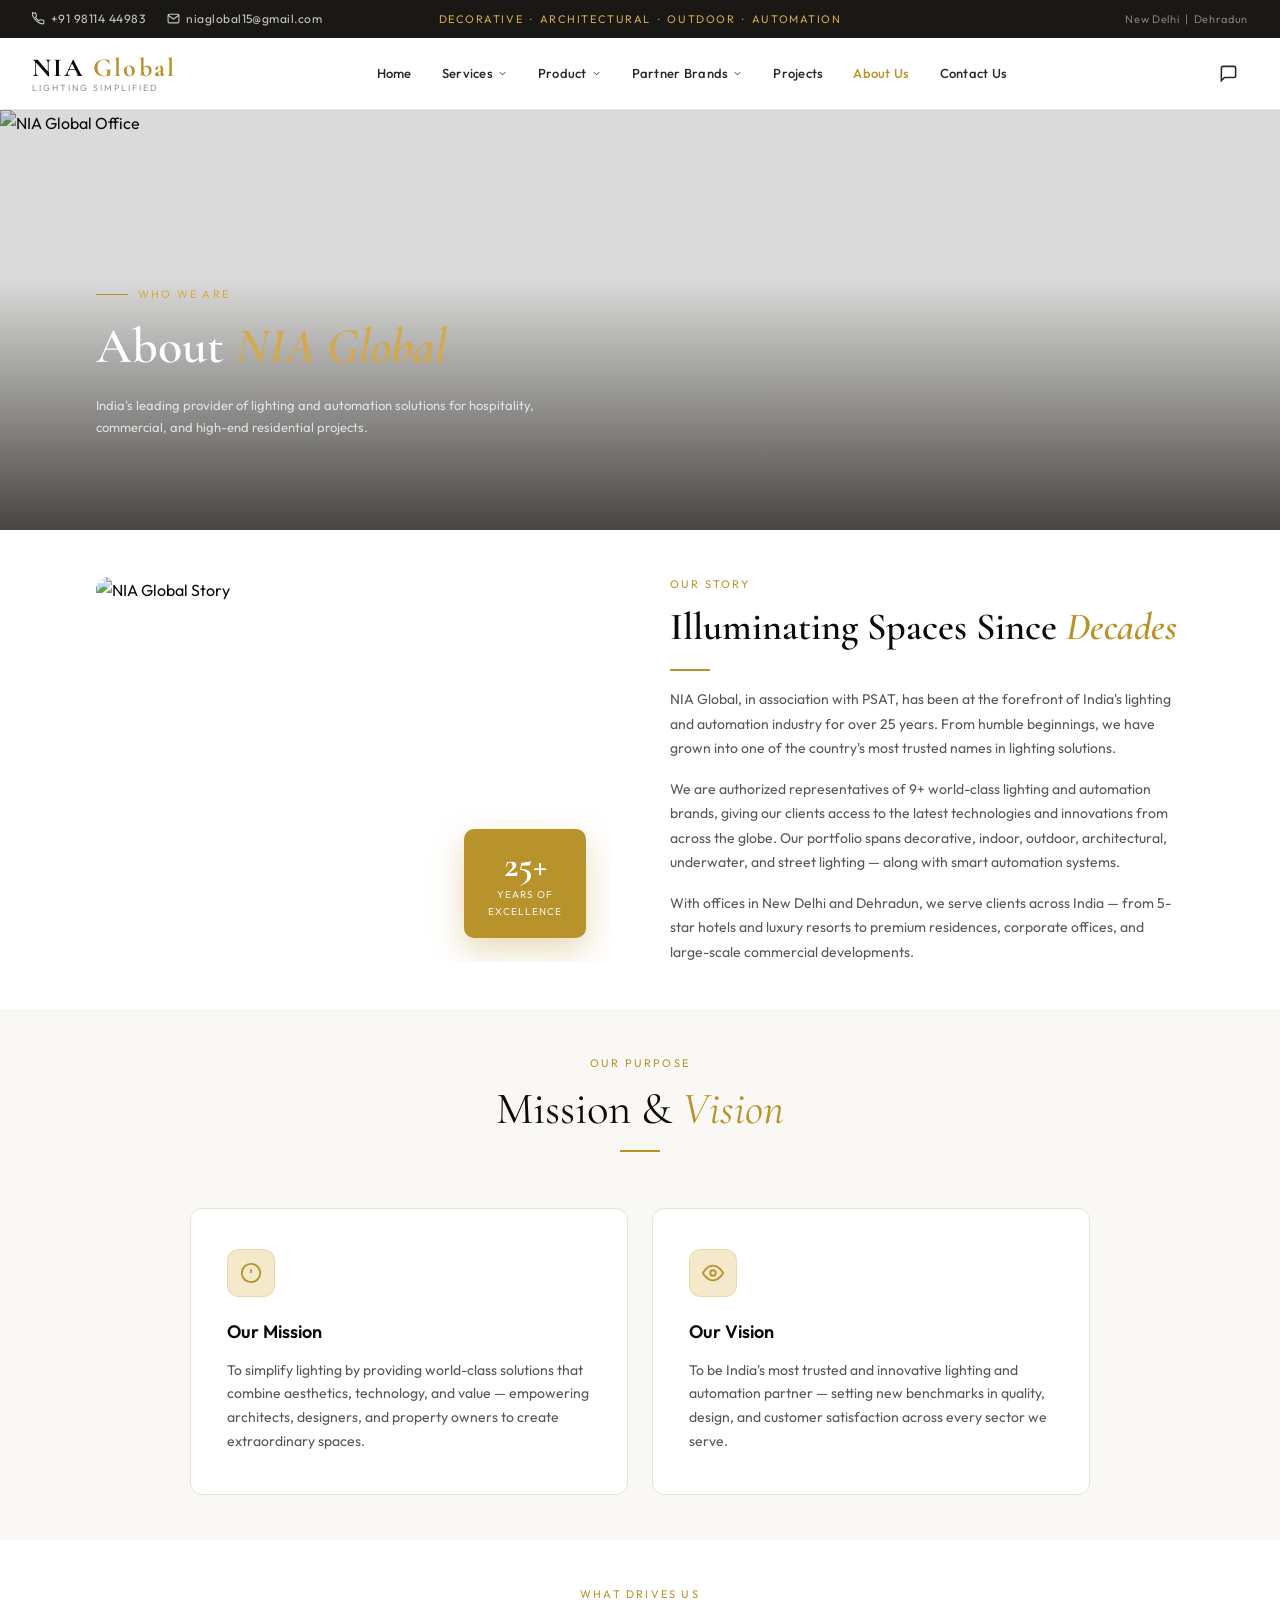
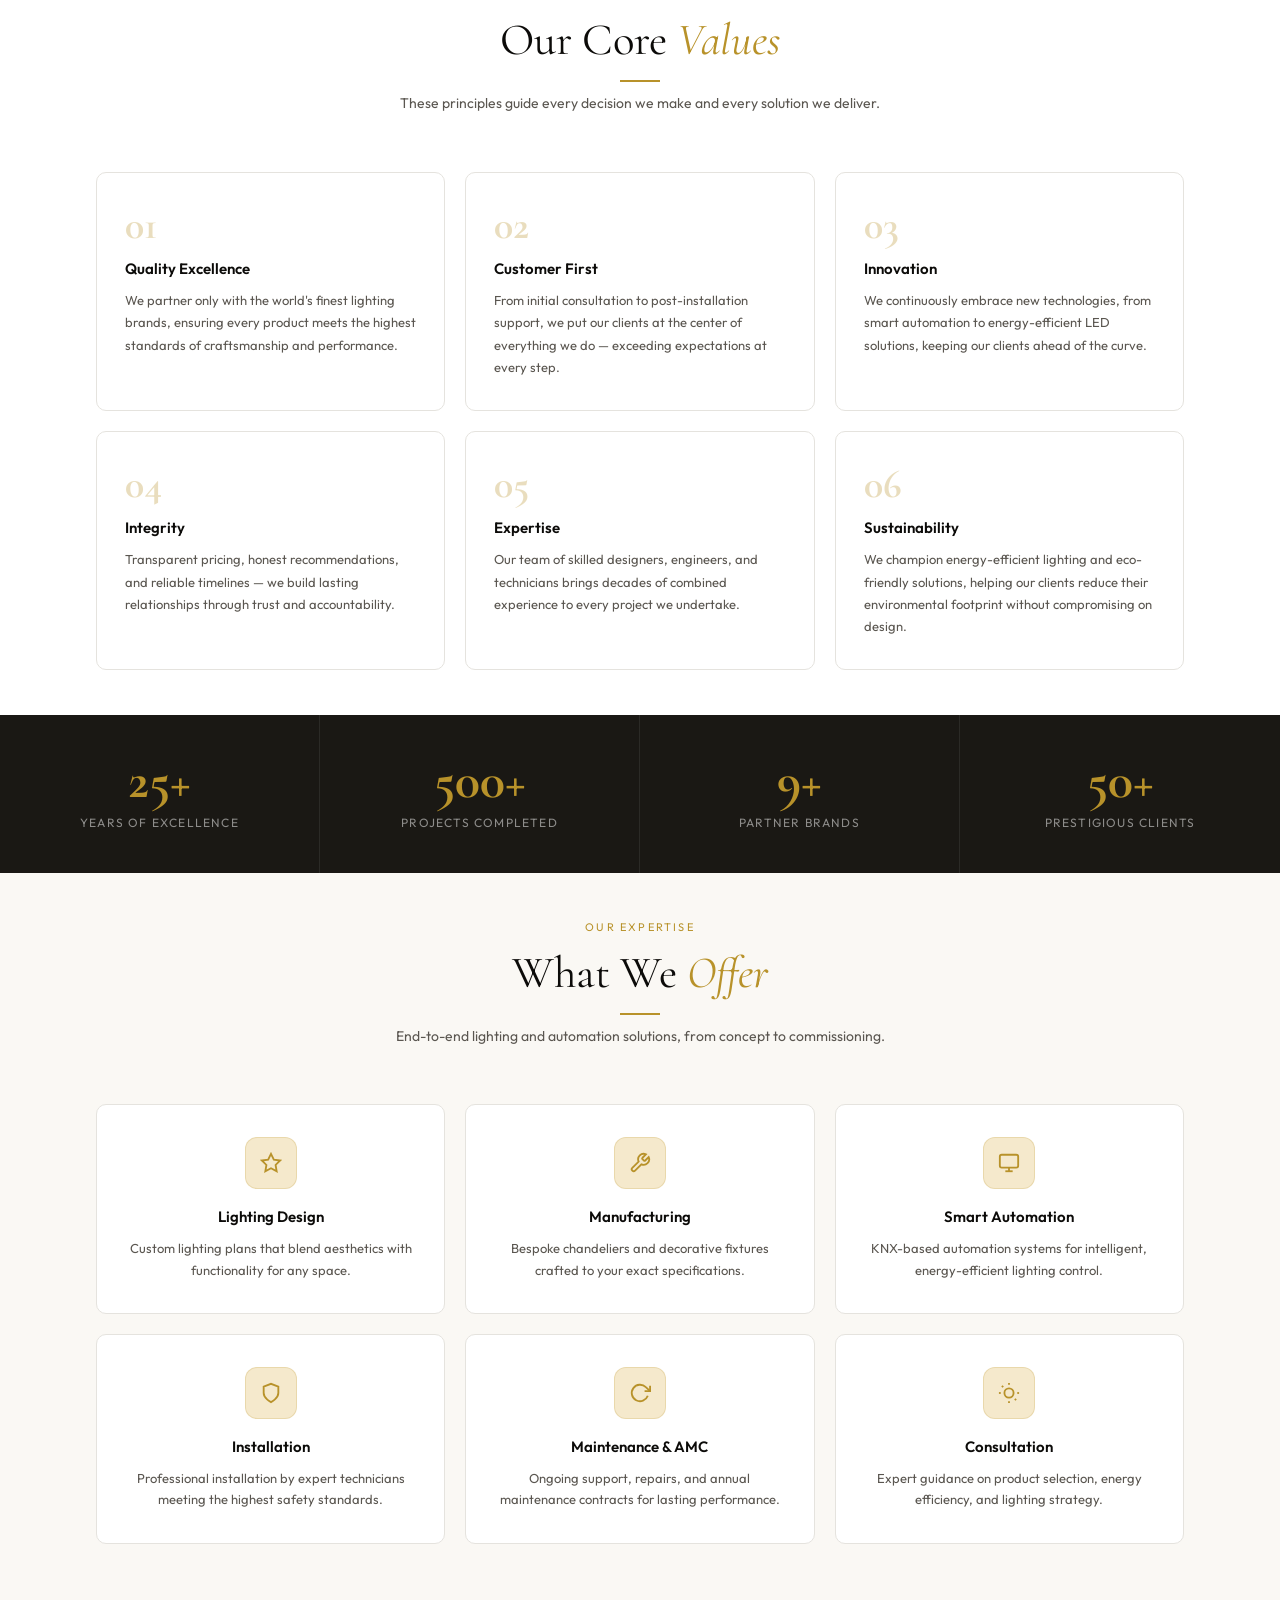
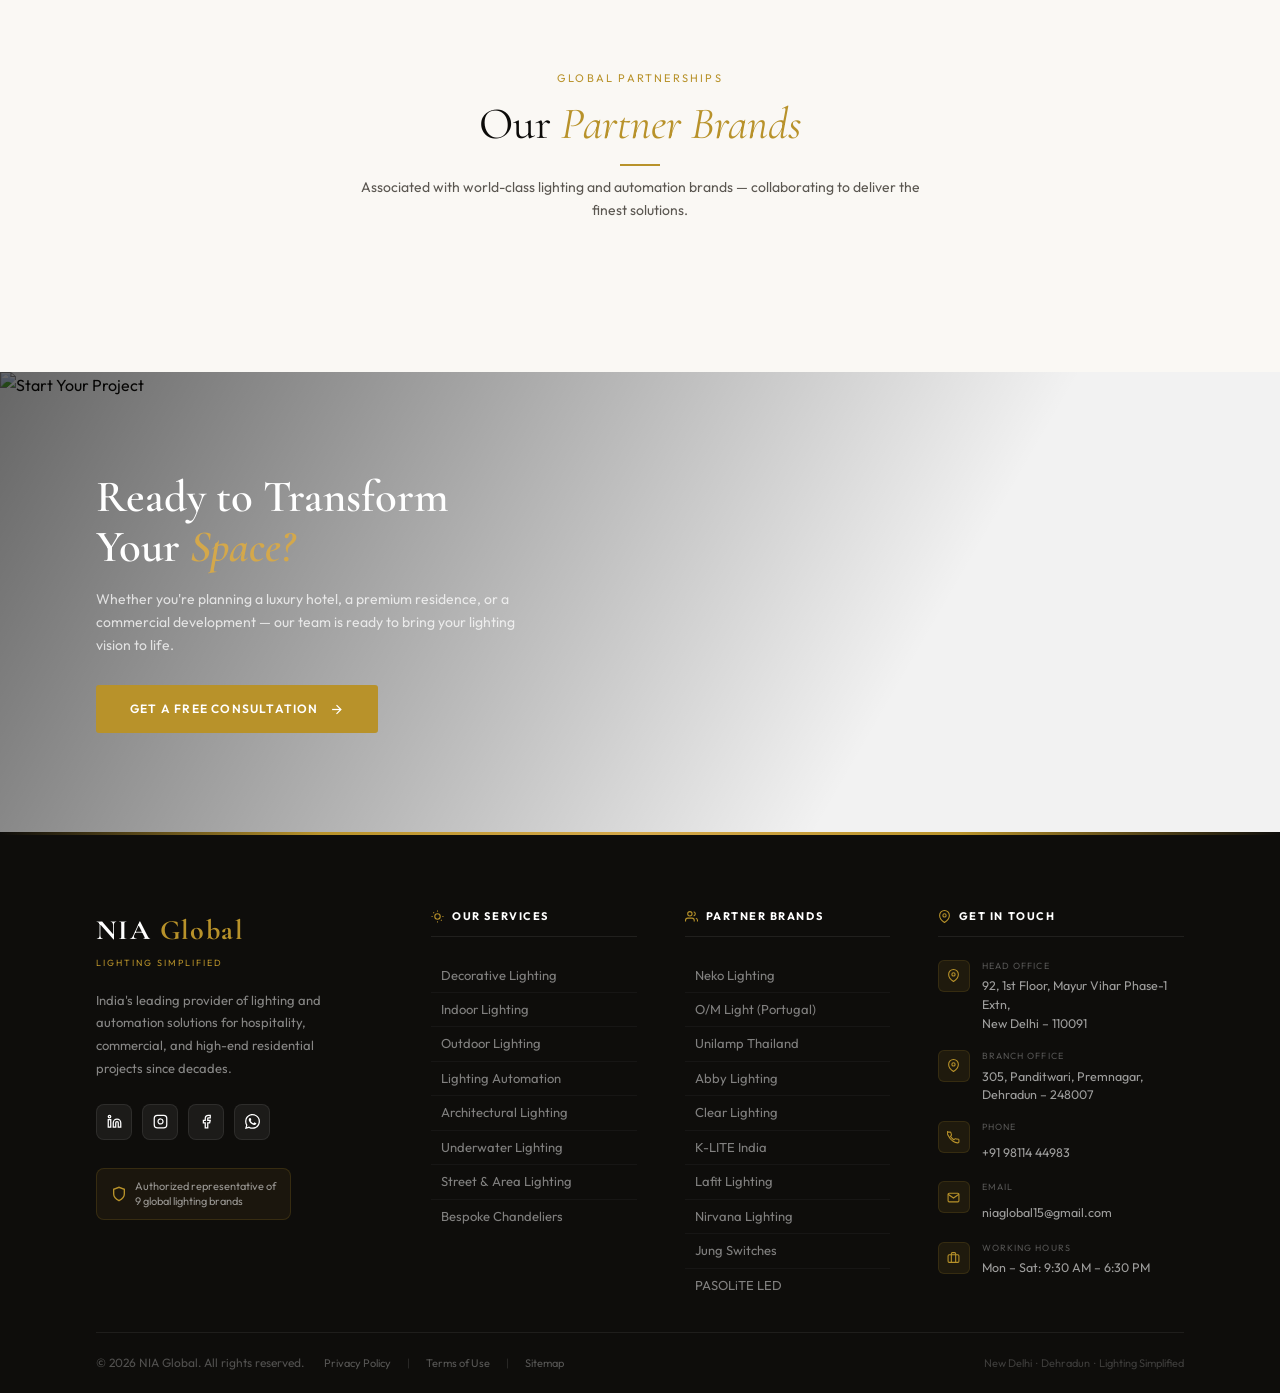
==== commit 2da66a92: "rename Sectors to Product across all pages" ====
--- a/about.html
+++ b/about.html
@@ -61,7 +61,7 @@
       </li>
 
       <li class="nav-item">
-        <span class="nav-link">Sectors <svg viewBox="0 0 24 24" fill="none" stroke="currentColor" stroke-width="2">
+        <span class="nav-link">Product <svg viewBox="0 0 24 24" fill="none" stroke="currentColor" stroke-width="2">
             <polyline points="6 9 12 15 18 9" />
           </svg></span>
         <ul class="dropdown">
@@ -147,16 +147,61 @@
       </div>
       <nav class="mob-nav">
         <a href="index.html">Home</a>
-        <a href="index.html#services">Decorative Lighting</a>
-        <a href="index.html#services">Indoor Lighting</a>
-        <a href="index.html#services">Outdoor Lighting</a>
-        <a href="index.html#services">Lighting Automation</a>
-        <a href="index.html#services">Architectural Lighting</a>
-        <a href="index.html#services">Underwater Lighting</a>
-        <a href="index.html#sectors">Hospitality</a>
-        <a href="index.html#sectors">Commercial</a>
-        <a href="index.html#sectors">Residential</a>
-        <a href="index.html#partners">Partner Brands</a>
+
+        <div class="mob-dropdown">
+          <button class="mob-drop-btn" onclick="this.parentElement.classList.toggle('open')">
+            <span>Services</span>
+            <svg viewBox="0 0 24 24" fill="none" stroke="currentColor" stroke-width="2">
+              <polyline points="6 9 12 15 18 9" />
+            </svg>
+          </button>
+          <div class="mob-drop-list">
+            <a href="index.html#services">Decorative Lighting</a>
+            <a href="index.html#services">Indoor Lighting</a>
+            <a href="index.html#services">Outdoor Lighting</a>
+            <a href="index.html#services">Lighting Automation</a>
+            <a href="index.html#services">Architectural Lighting</a>
+            <a href="index.html#services">Underwater Lighting</a>
+            <a href="index.html#services">Street & Area Lighting</a>
+            <a href="index.html#services">Bespoke Chandeliers</a>
+          </div>
+        </div>
+
+        <div class="mob-dropdown">
+          <button class="mob-drop-btn" onclick="this.parentElement.classList.toggle('open')">
+            <span>Product</span>
+            <svg viewBox="0 0 24 24" fill="none" stroke="currentColor" stroke-width="2">
+              <polyline points="6 9 12 15 18 9" />
+            </svg>
+          </button>
+          <div class="mob-drop-list">
+            <a href="index.html#sectors">Hospitality</a>
+            <a href="index.html#sectors">Commercial</a>
+            <a href="index.html#sectors">Residential</a>
+          </div>
+        </div>
+
+        <div class="mob-dropdown">
+          <button class="mob-drop-btn" onclick="this.parentElement.classList.toggle('open')">
+            <span>Partner Brands</span>
+            <svg viewBox="0 0 24 24" fill="none" stroke="currentColor" stroke-width="2">
+              <polyline points="6 9 12 15 18 9" />
+            </svg>
+          </button>
+          <div class="mob-drop-list">
+            <a href="index.html#partners">Neko Lighting</a>
+            <a href="index.html#partners">O/M Light</a>
+            <a href="index.html#partners">Unilamp Thailand</a>
+            <a href="index.html#partners">Abby Lighting</a>
+            <a href="index.html#partners">Clear Lighting</a>
+            <a href="index.html#partners">K-LITE India</a>
+            <a href="index.html#partners">Lafit Lighting</a>
+            <a href="index.html#partners">Nirvana Lighting</a>
+            <a href="index.html#partners">Jung Switches</a>
+            <a href="index.html#partners">PASOLiTE LED</a>
+          </div>
+        </div>
+
         <a href="index.html#projects">Projects</a>
         <a href="about.html">About Us</a>
         <a href="contact.html">Contact Us</a>
--- a/assets/style.css
+++ b/assets/style.css
@@ -1552,6 +1552,65 @@
   color: var(--gold);
 }
 
+/* Mobile Dropdowns */
+.mob-dropdown {
+  border-bottom: 1px solid var(--gray-100);
+}
+
+.mob-drop-btn {
+  display: flex;
+  align-items: center;
+  justify-content: space-between;
+  width: 100%;
+  padding: 13px 0;
+  font-size: 14px;
+  font-weight: 500;
+  color: var(--black);
+  cursor: pointer;
+  border: none;
+  background: none;
+  font-family: inherit;
+}
+
+.mob-drop-btn:hover {
+  color: var(--gold);
+}
+
+.mob-drop-btn svg {
+  width: 14px;
+  height: 14px;
+  color: var(--gray-400);
+  transition: transform 0.3s;
+}
+
+.mob-dropdown.open .mob-drop-btn svg {
+  transform: rotate(180deg);
+  color: var(--gold);
+}
+
+.mob-drop-list {
+  max-height: 0;
+  overflow: hidden;
+  transition: max-height 0.35s var(--ease);
+}
+
+.mob-dropdown.open .mob-drop-list {
+  max-height: 600px;
+}
+
+.mob-drop-list a {
+  display: block;
+  padding: 9px 0 9px 16px;
+  font-size: 13px;
+  font-weight: 400;
+  color: var(--gray-600);
+  border-bottom: none;
+}
+
+.mob-drop-list a:hover {
+  color: var(--gold);
+}
+
 /* ── BTN OUTLINE ─────────────────────────────── */
 .btn-outline {
   display: inline-flex;
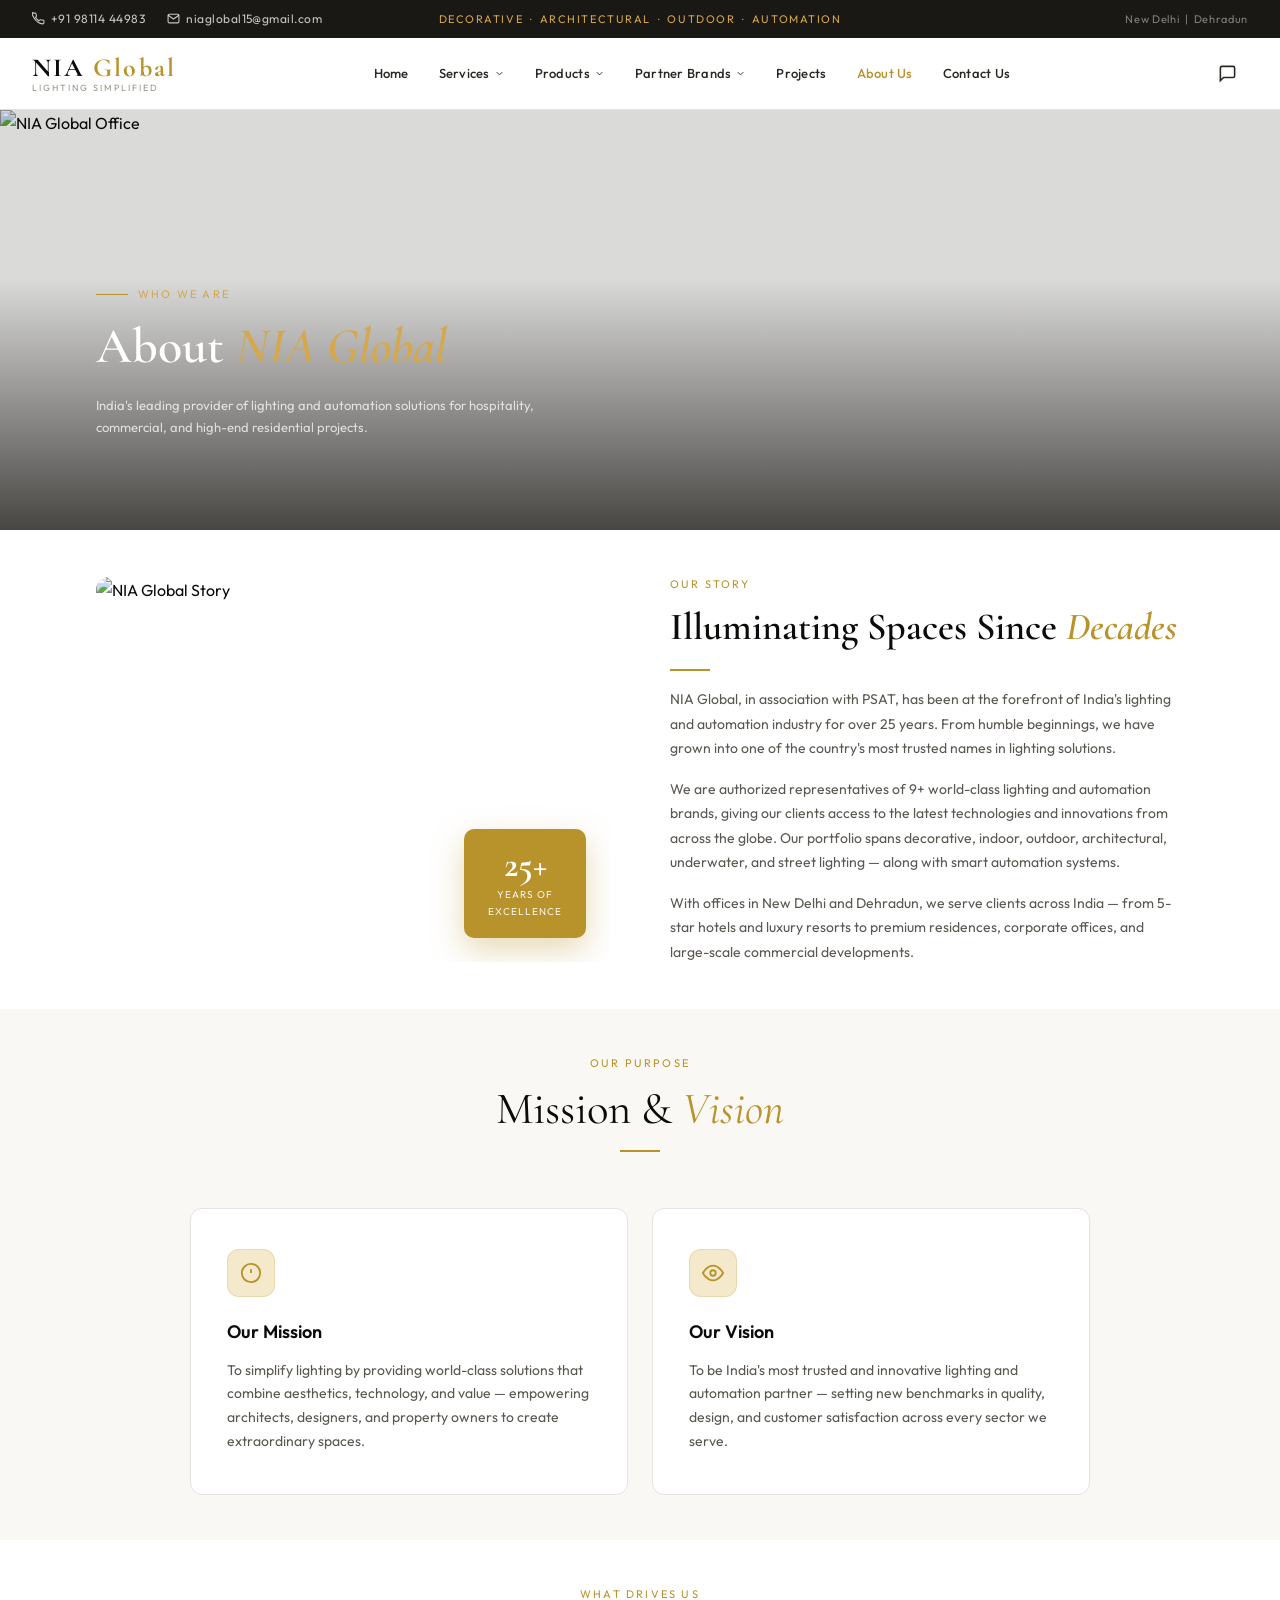
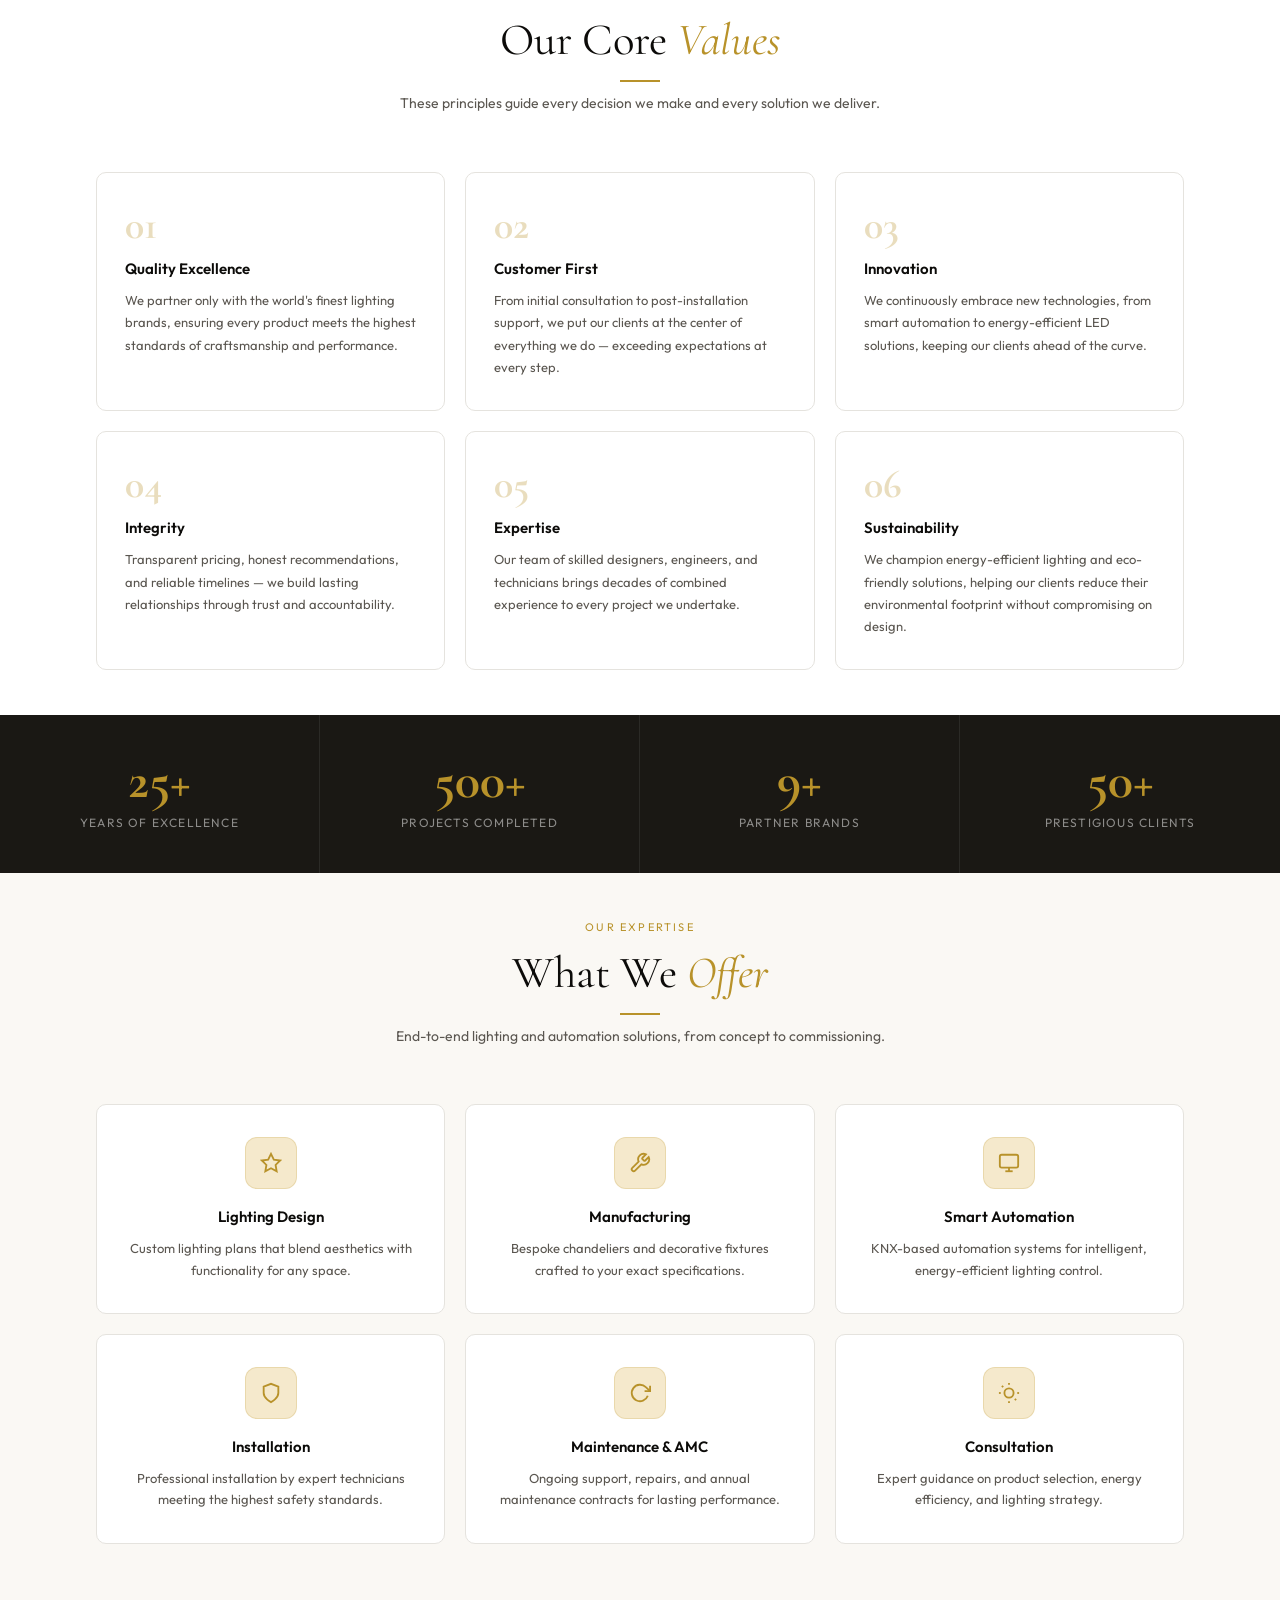
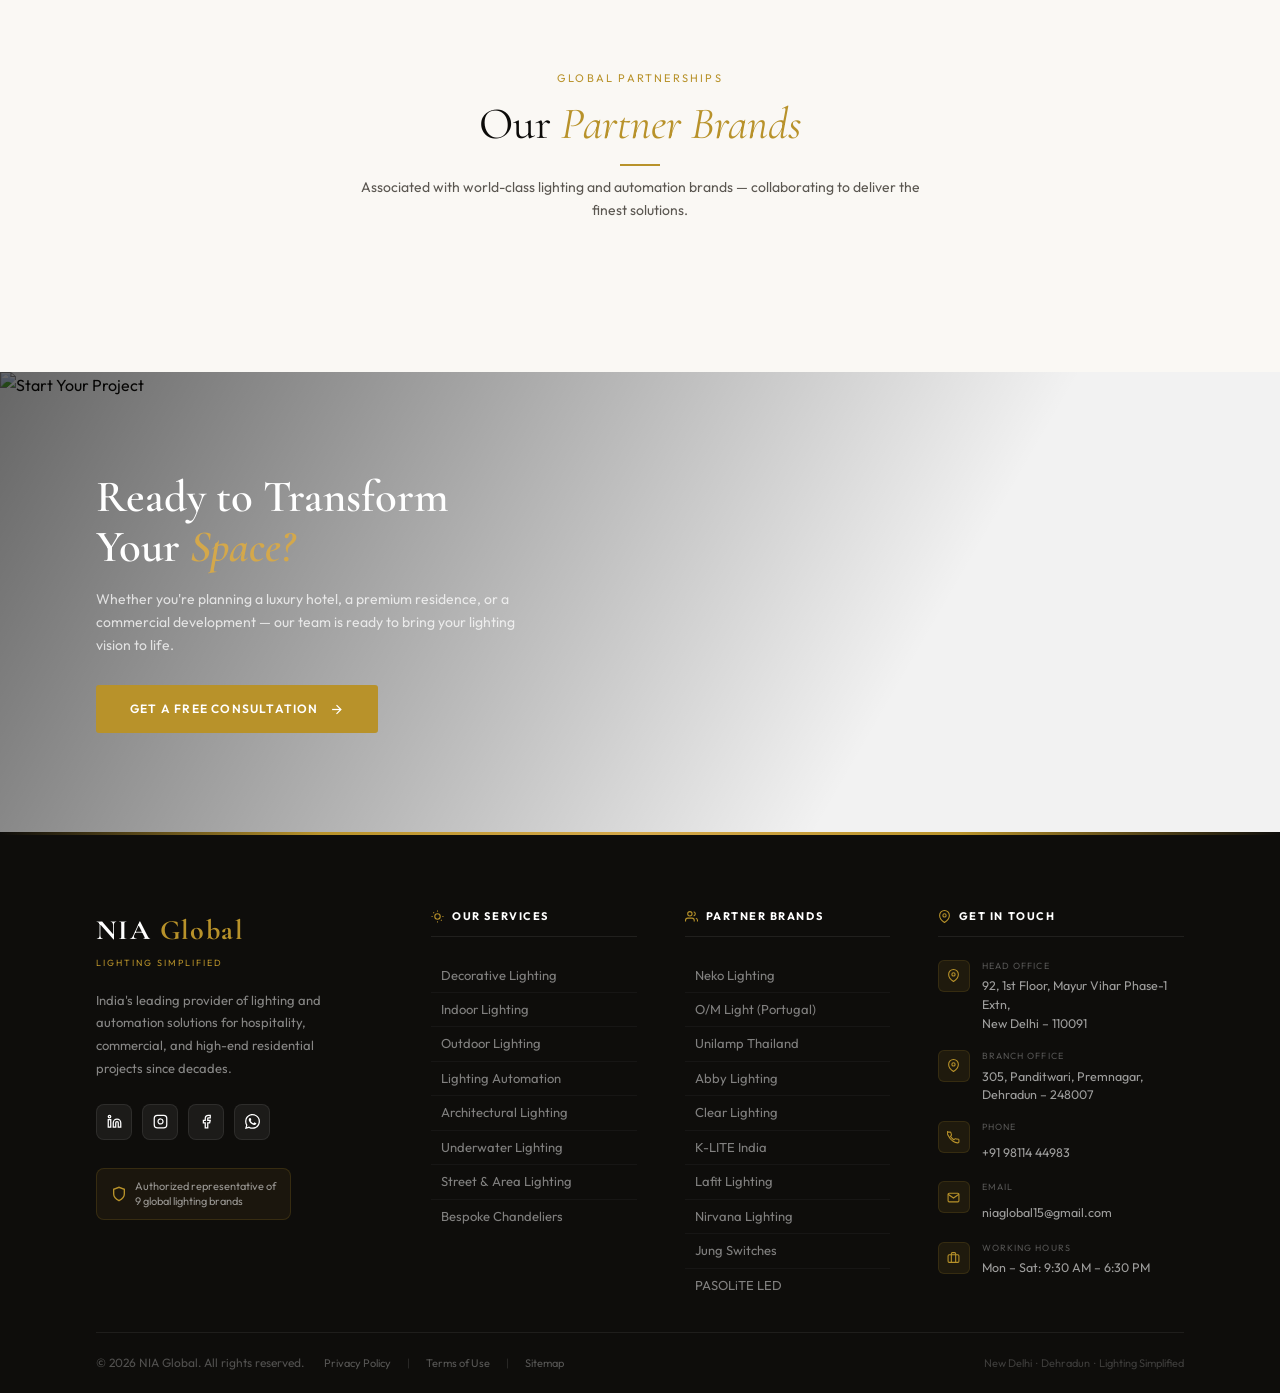
==== commit b7ef397a: "fix: change Product to Products across all pages" ====
--- a/about.html
+++ b/about.html
@@ -61,7 +61,7 @@
       </li>
 
       <li class="nav-item">
-        <span class="nav-link">Product <svg viewBox="0 0 24 24" fill="none" stroke="currentColor" stroke-width="2">
+        <span class="nav-link">Products <svg viewBox="0 0 24 24" fill="none" stroke="currentColor" stroke-width="2">
             <polyline points="6 9 12 15 18 9" />
           </svg></span>
         <ul class="dropdown">
@@ -169,7 +169,7 @@
 
         <div class="mob-dropdown">
           <button class="mob-drop-btn" onclick="this.parentElement.classList.toggle('open')">
-            <span>Product</span>
+            <span>Products</span>
             <svg viewBox="0 0 24 24" fill="none" stroke="currentColor" stroke-width="2">
               <polyline points="6 9 12 15 18 9" />
             </svg>
